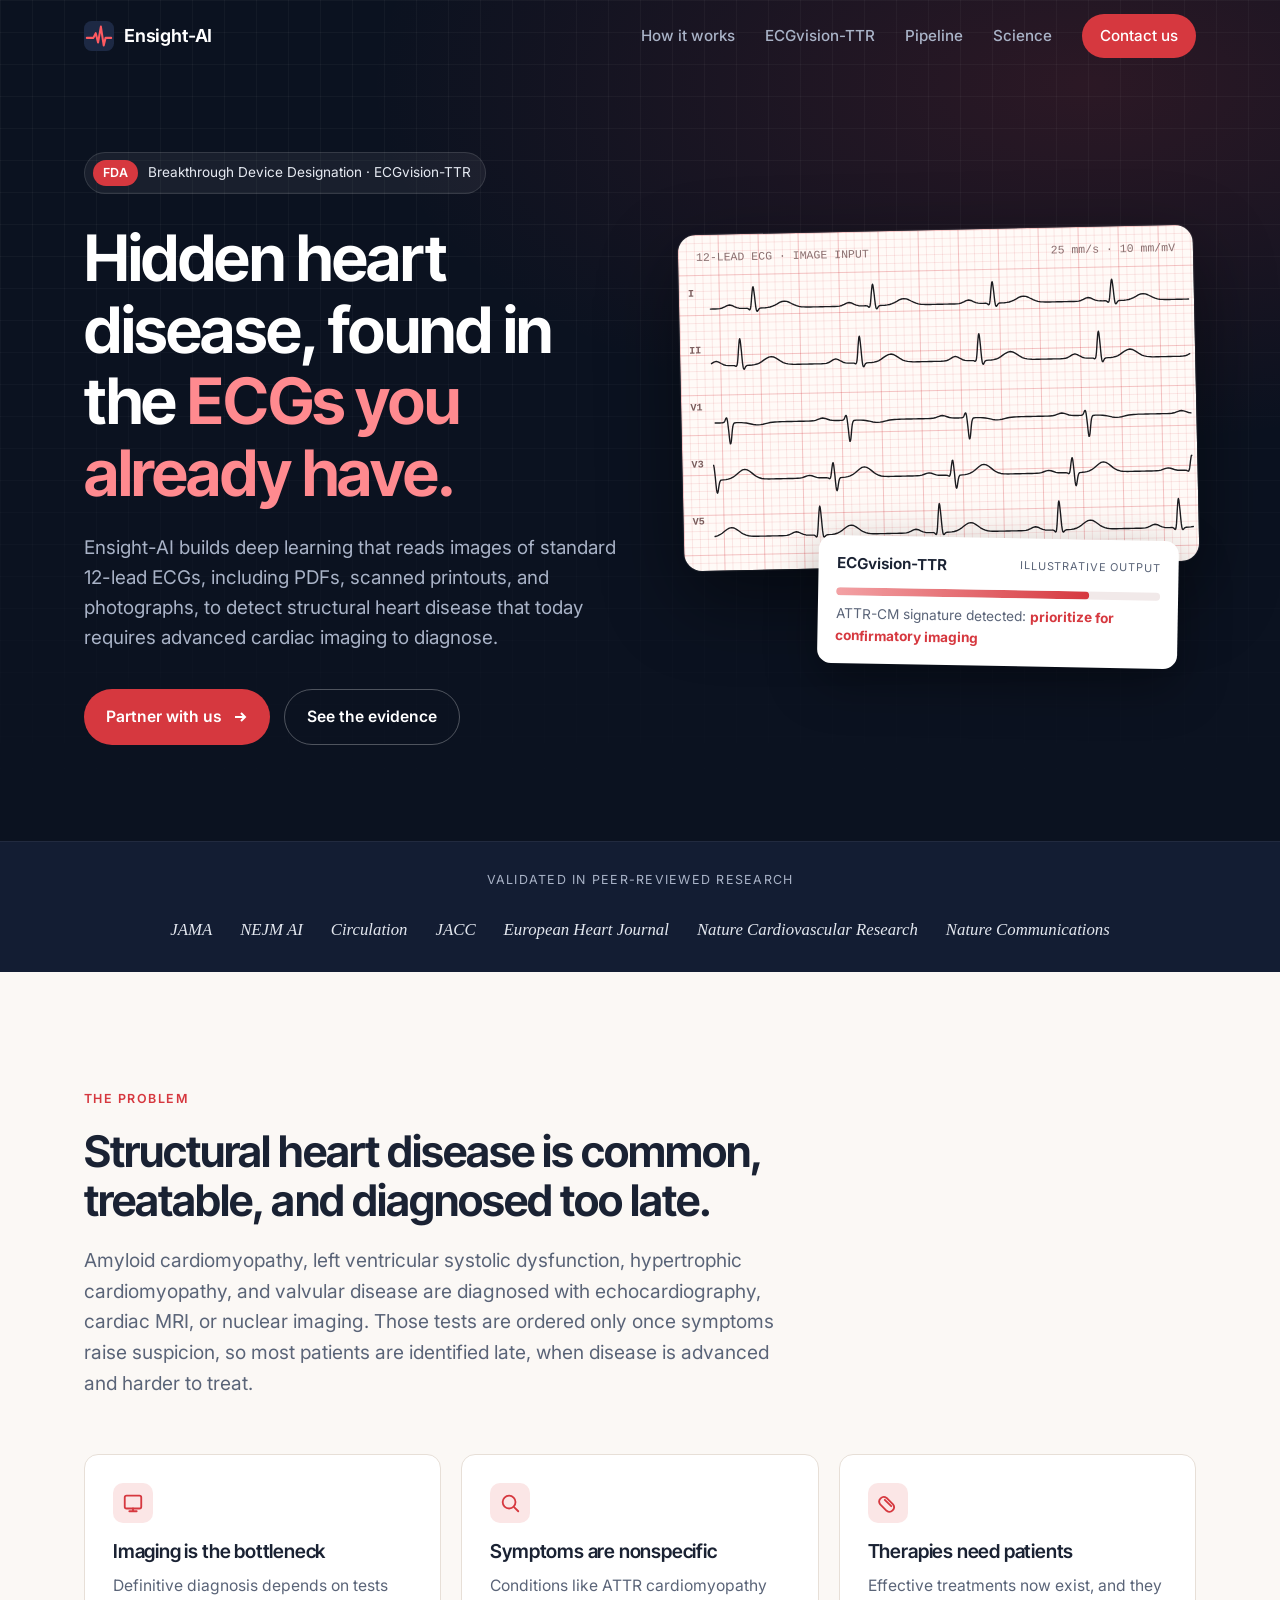
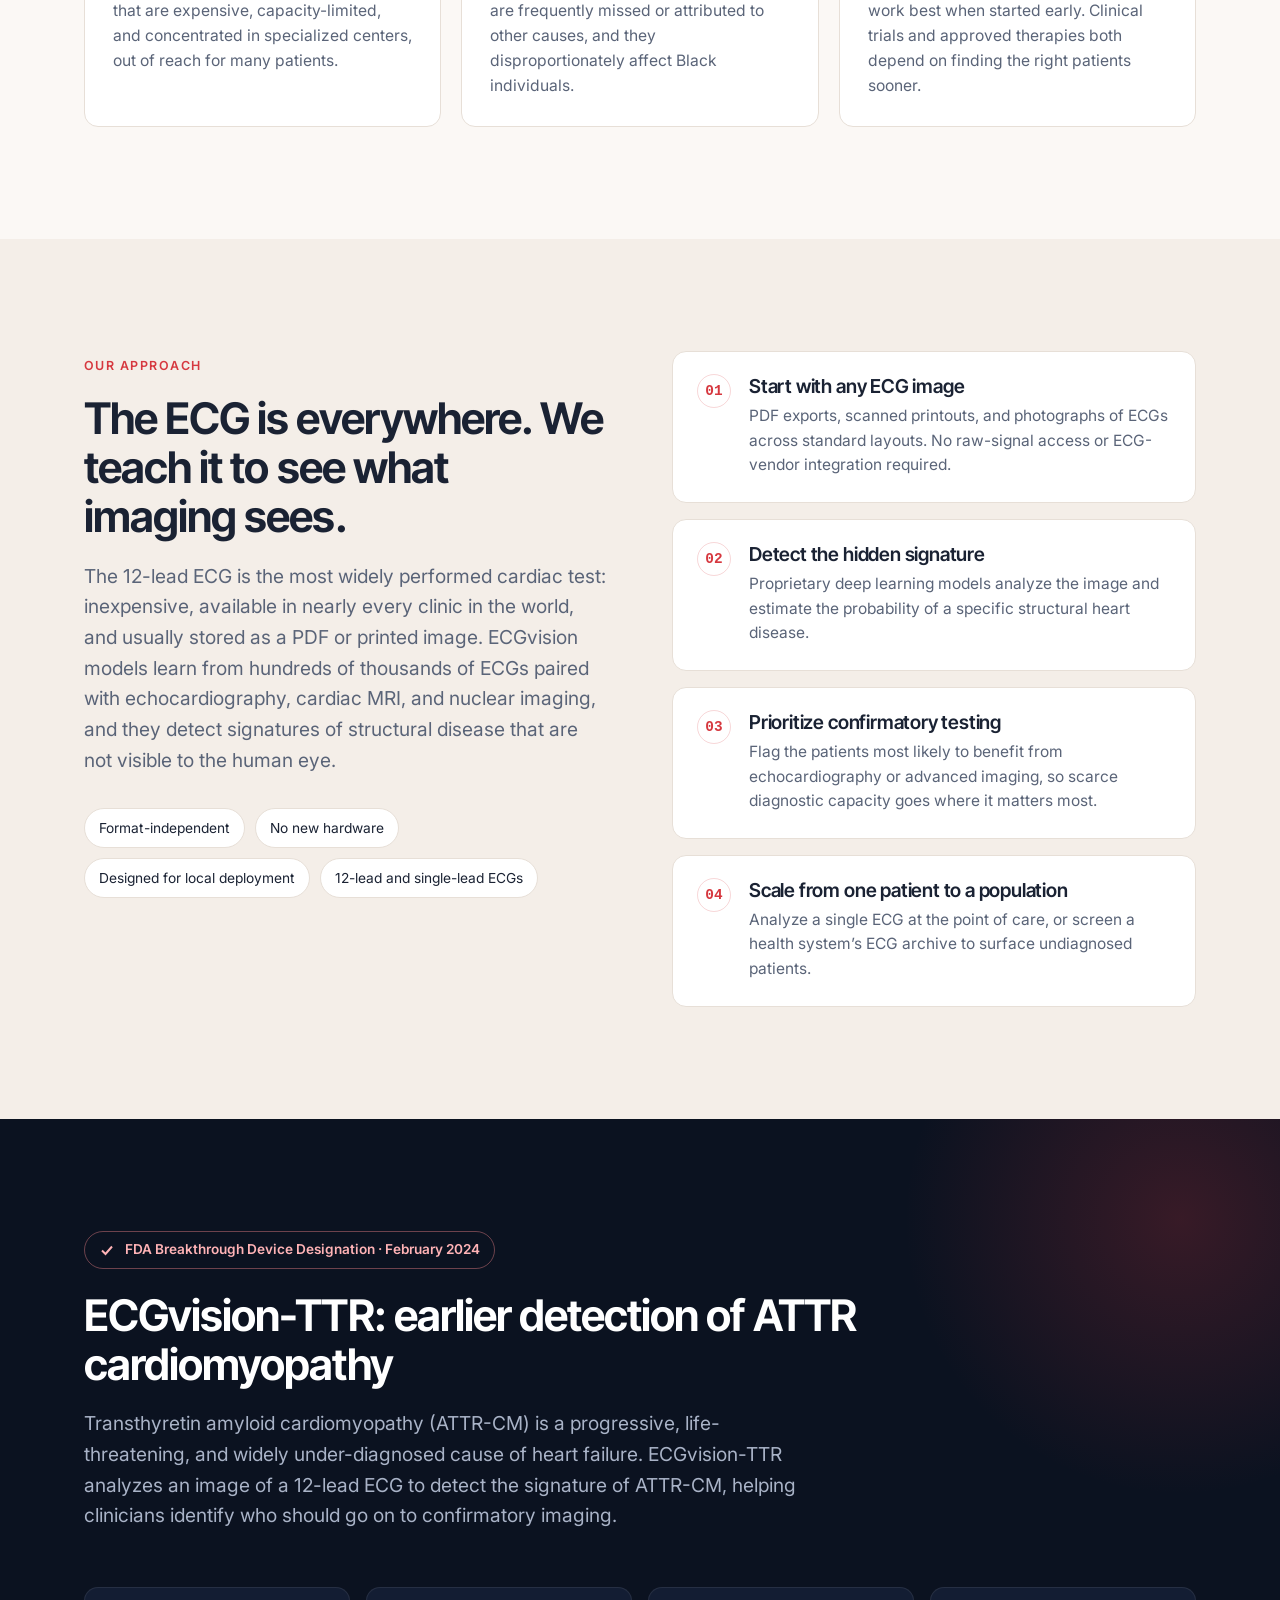
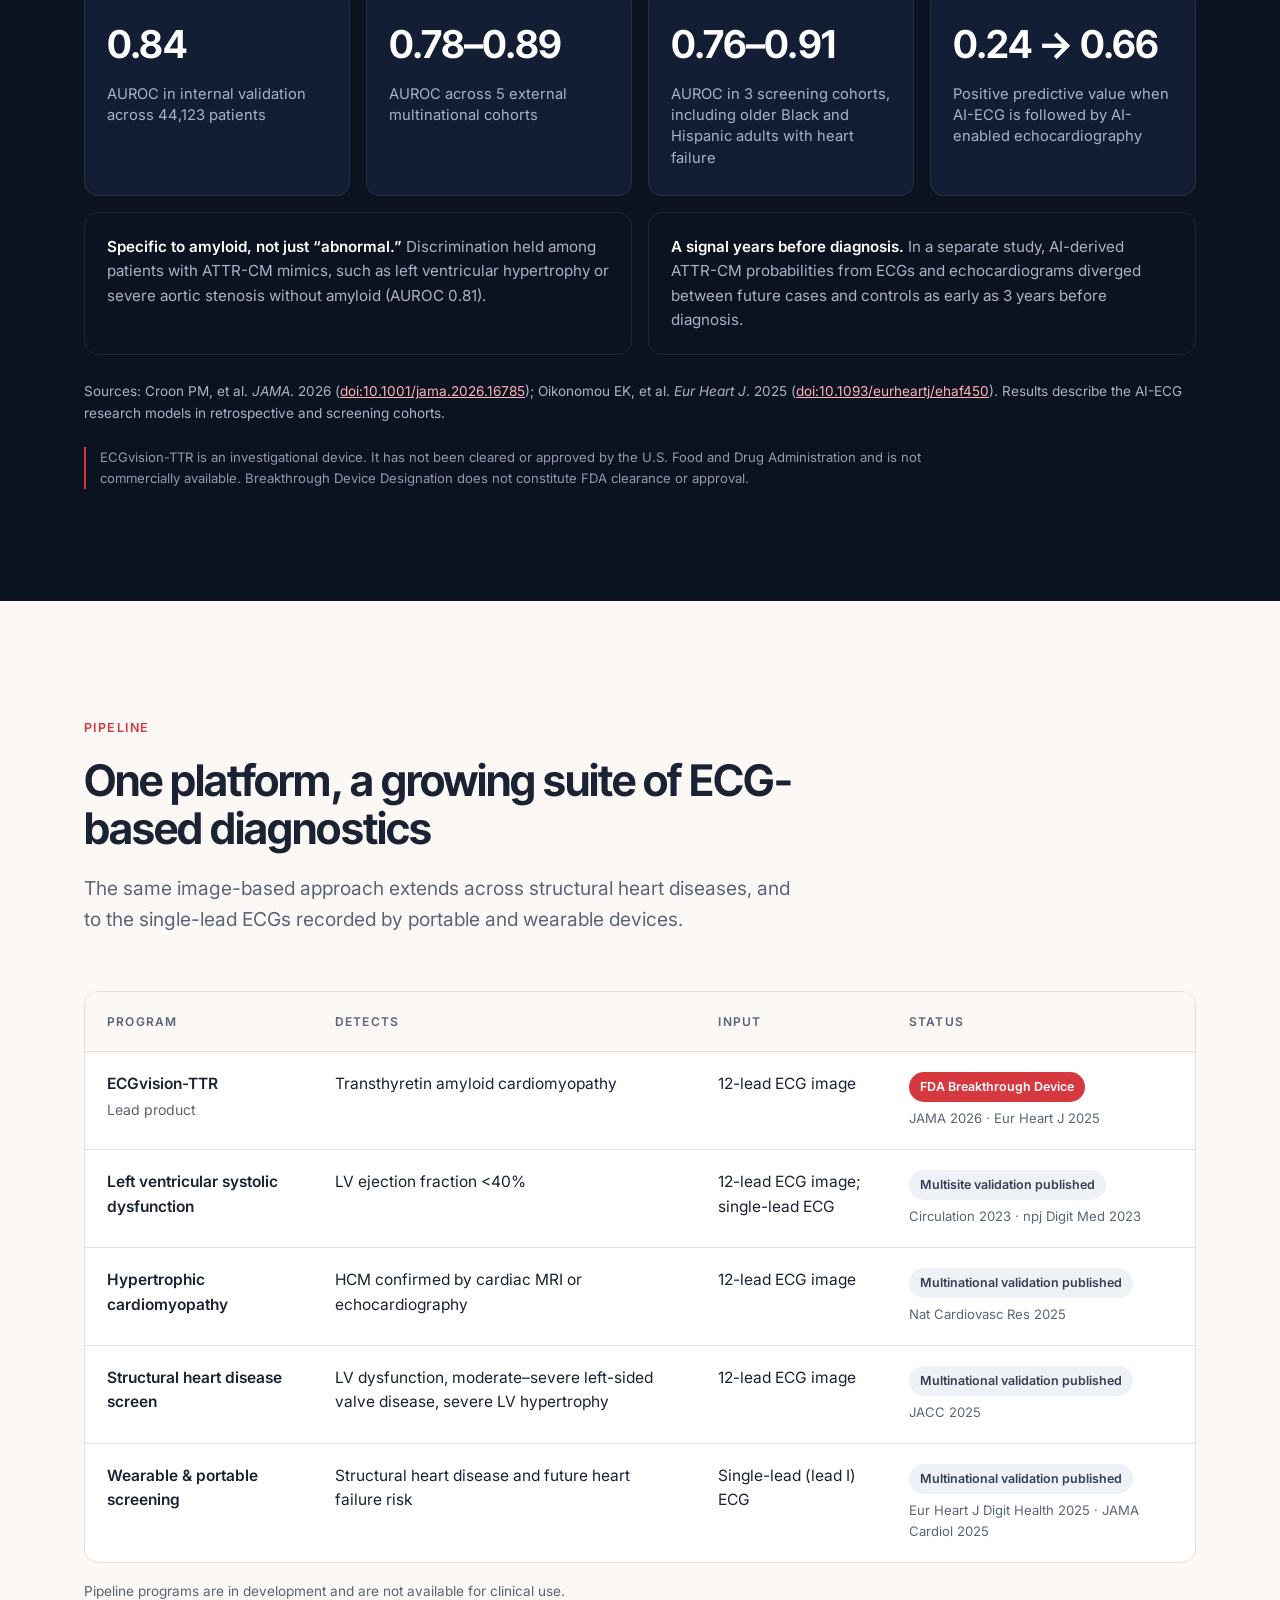
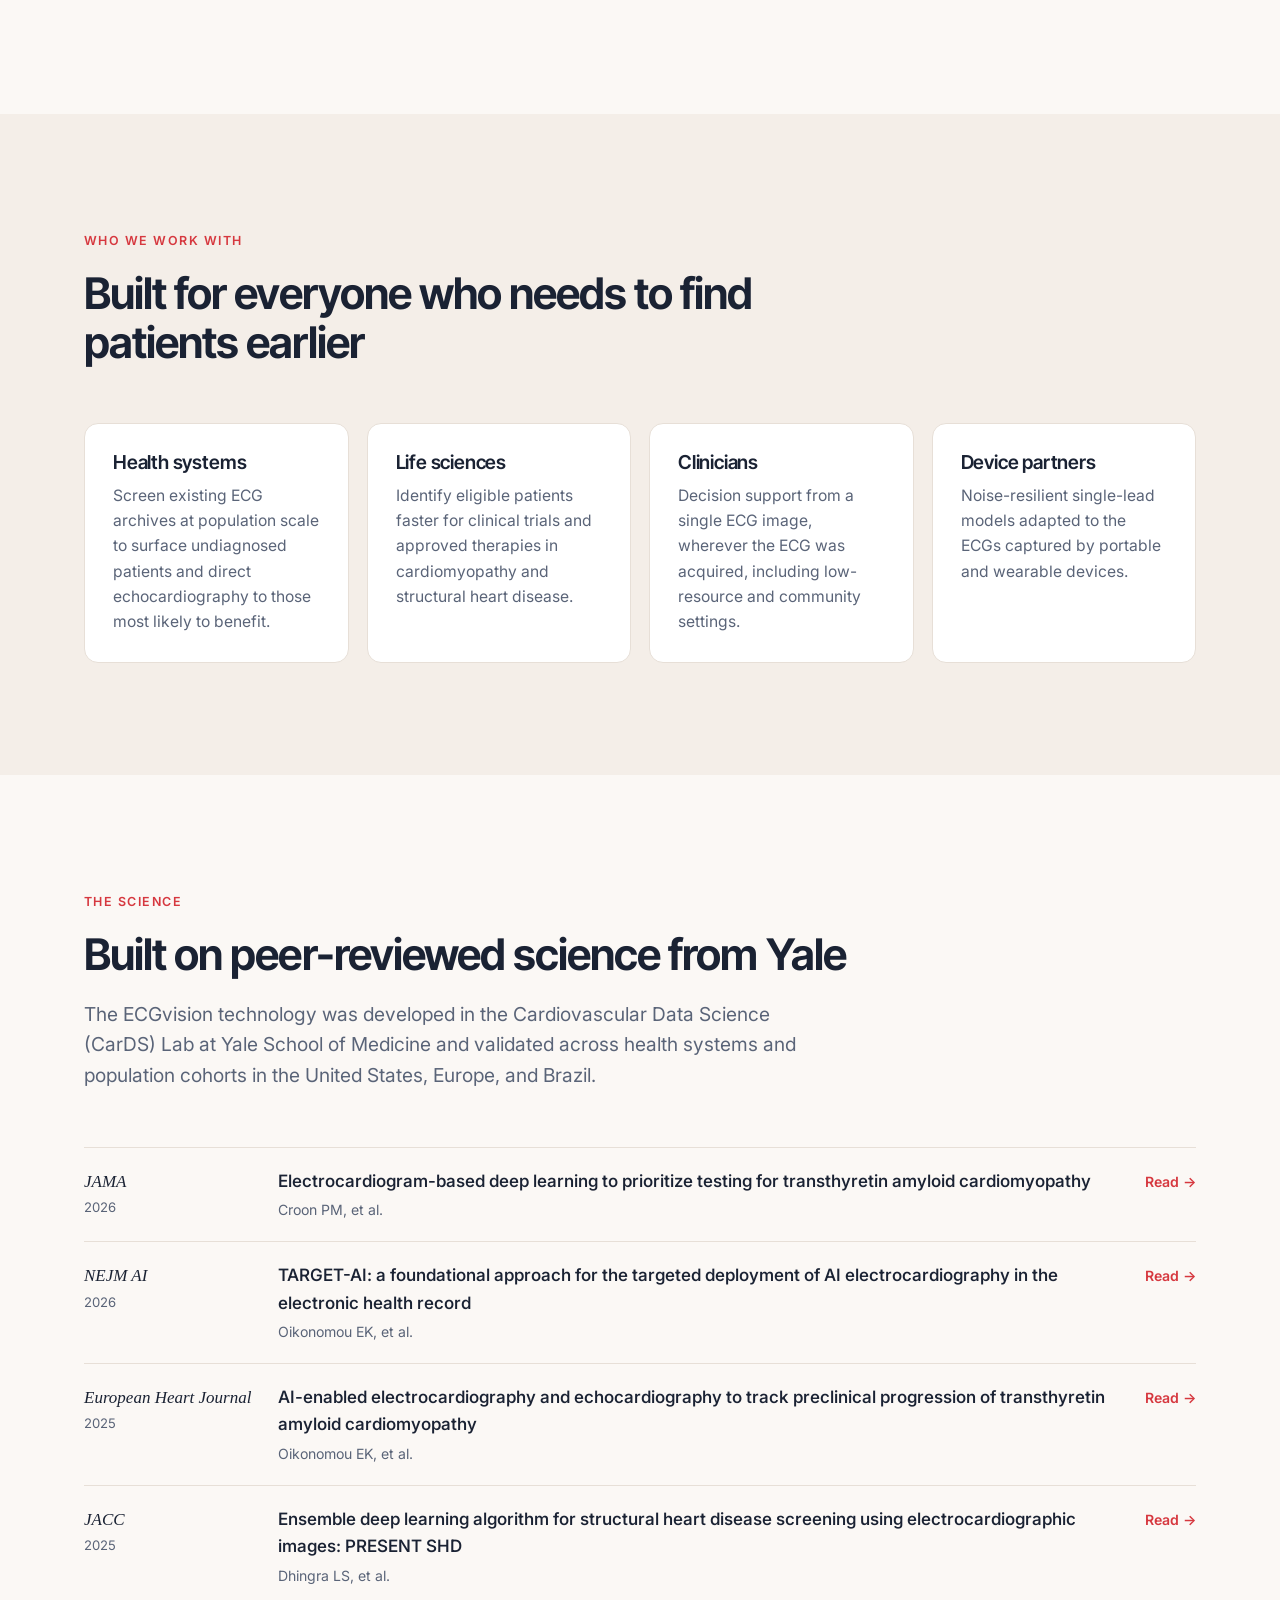
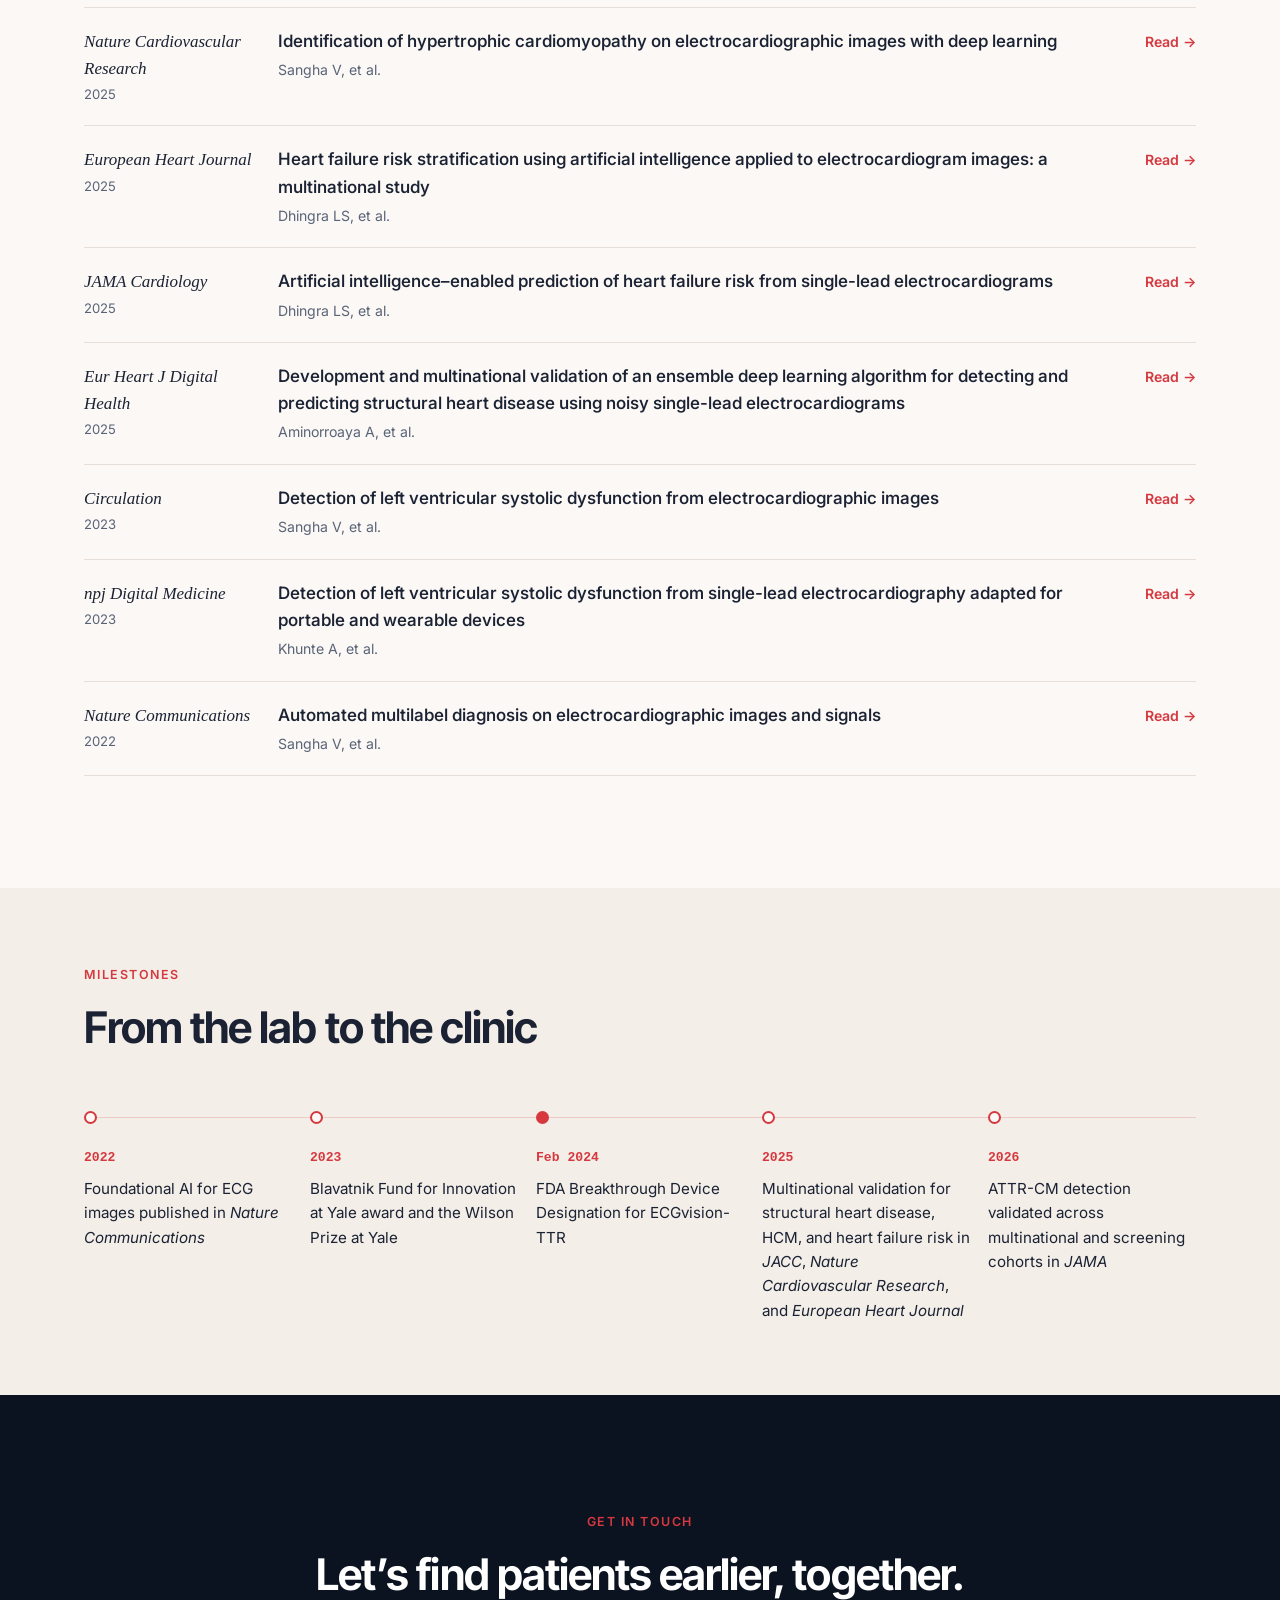
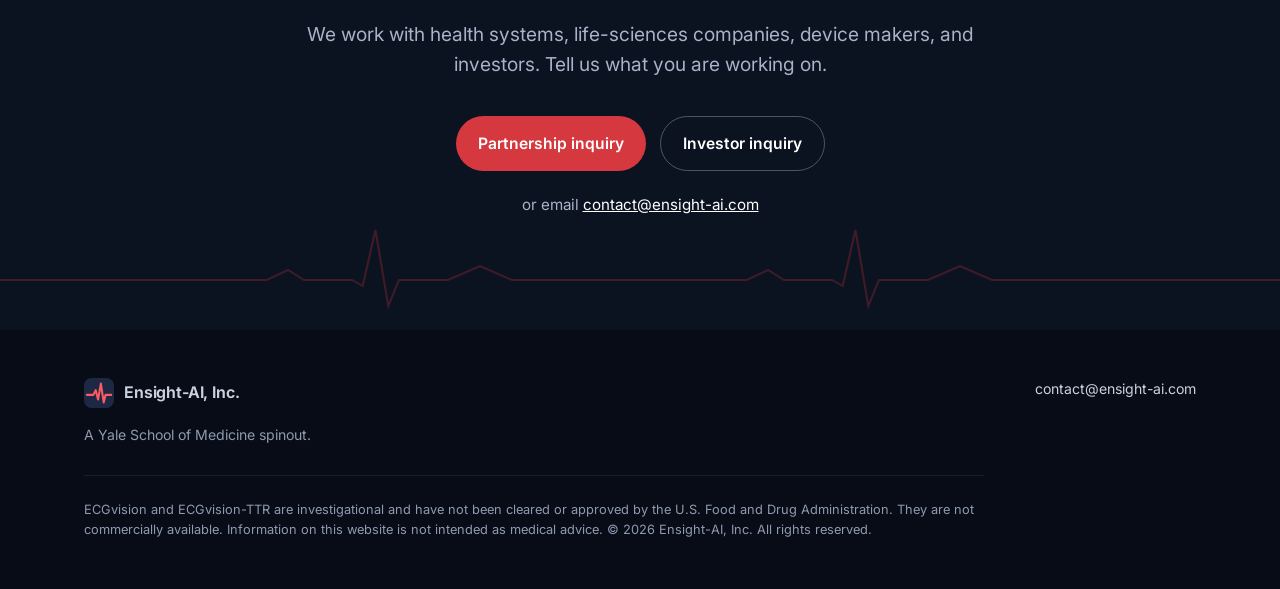
==== index.html @ 3467647f "Rebuild ensight-ai.com as a static site for GitHub Pages Replace the Squarespace placeholder site wi" ====
<!DOCTYPE html>
<html lang="en" class="no-js">
<head>
  <meta charset="utf-8">
  <meta name="viewport" content="width=device-width, initial-scale=1">
  <title>Ensight-AI | AI that finds hidden heart disease in ECG images</title>
  <meta name="description" content="Ensight-AI is a Yale spinout building deep learning that detects structural heart disease from images of standard ECGs. Our lead product, ECGvision-TTR, received FDA Breakthrough Device Designation for early detection of ATTR cardiomyopathy.">
  <link rel="canonical" href="https://www.ensight-ai.com/">
  <meta name="theme-color" content="#0b1220">

  <meta property="og:type" content="website">
  <meta property="og:site_name" content="Ensight-AI">
  <meta property="og:title" content="Ensight-AI | AI that finds hidden heart disease in ECG images">
  <meta property="og:description" content="Deep learning that detects structural heart disease from standard ECG images. ECGvision-TTR: FDA Breakthrough Device Designation for early detection of ATTR cardiomyopathy.">
  <meta property="og:url" content="https://www.ensight-ai.com/">
  <meta property="og:image" content="https://www.ensight-ai.com/assets/og-image.png">
  <meta property="og:image:width" content="1200">
  <meta property="og:image:height" content="630">
  <meta name="twitter:card" content="summary_large_image">
  <meta name="twitter:title" content="Ensight-AI | AI that finds hidden heart disease in ECG images">
  <meta name="twitter:description" content="Deep learning that detects structural heart disease from standard ECG images.">
  <meta name="twitter:image" content="https://www.ensight-ai.com/assets/og-image.png">

  <link rel="icon" href="/favicon.svg" type="image/svg+xml">
  <link rel="apple-touch-icon" href="/assets/apple-touch-icon.png">

  <link rel="preconnect" href="https://fonts.googleapis.com">
  <link rel="preconnect" href="https://fonts.gstatic.com" crossorigin>
  <link href="https://fonts.googleapis.com/css2?family=Inter:wght@400;500;600;700&family=Inter+Tight:wght@600;700&display=swap" rel="stylesheet">
  <link rel="stylesheet" href="/assets/styles.css">

  <script type="application/ld+json">
  {
    "@context": "https://schema.org",
    "@type": "Organization",
    "name": "Ensight-AI, Inc.",
    "url": "https://www.ensight-ai.com/",
    "logo": "https://www.ensight-ai.com/assets/apple-touch-icon.png",
    "email": "contact@ensight-ai.com",
    "description": "Ensight-AI develops deep learning that detects structural heart disease from images of standard electrocardiograms (ECGs)."
  }
  </script>
  <script>document.documentElement.classList.remove('no-js');</script>
</head>
<body>
<a class="skip" href="#main">Skip to content</a>

<header class="header" id="top">
  <div class="wrap header__inner">
    <a class="brand" href="/" aria-label="Ensight-AI home">
      <svg class="brand__mark" viewBox="0 0 32 32" aria-hidden="true"><rect width="32" height="32" rx="8" fill="#1d2944"/><path d="M3 18 H10 L12.5 13 L15 23 L18 6 L21 26 L23 18 H29" fill="none" stroke="#ff5a61" stroke-width="2.2" stroke-linejoin="round" stroke-linecap="round"/></svg>
      Ensight-AI
    </a>
    <button class="nav-toggle" aria-label="Open menu" aria-expanded="false" aria-controls="nav">
      <svg viewBox="0 0 24 24" fill="none" stroke="currentColor" stroke-width="2" stroke-linecap="round"><path d="M4 7h16M4 12h16M4 17h16"/></svg>
    </button>
    <nav class="nav" id="nav" aria-label="Primary">
      <a href="#how">How it works</a>
      <a href="#product">ECGvision-TTR</a>
      <a href="#pipeline">Pipeline</a>
      <a href="#science">Science</a>
      <a class="btn btn--primary" href="#contact">Contact us</a>
    </nav>
  </div>
</header>

<main id="main">

  <!-- ============ HERO ============ -->
  <section class="hero">
    <div class="wrap hero__grid">
      <div>
        <div class="badge"><span class="badge__dot">FDA</span> Breakthrough Device Designation &middot; ECGvision-TTR</div>
        <h1>Hidden heart disease, found in the <em>ECGs you already have.</em></h1>
        <p class="lede">Ensight-AI builds deep learning that reads images of standard 12-lead ECGs, including PDFs, scanned printouts, and photographs, to detect structural heart disease that today requires advanced cardiac imaging to diagnose.</p>
        <div class="hero__ctas">
          <a class="btn btn--primary" href="#contact">Partner with us
            <svg viewBox="0 0 16 16" fill="none" stroke="currentColor" stroke-width="2"><path d="M3 8h10M9 4l4 4-4 4"/></svg></a>
          <a class="btn btn--ghost" href="#science">See the evidence</a>
        </div>
      </div>

      <div aria-hidden="true">
        <div class="ecg-card">
          <div class="ecg-card__top"><span>12-LEAD ECG &middot; IMAGE INPUT</span><span>25 mm/s &middot; 10 mm/mV</span></div>
          <svg viewBox="0 0 560 330">
            <text class="lead-label" x="10" y="32">I</text><path class="trace" transform="translate(34 46)" d="M0.0 -0.0 2.6 -0.0 5.2 -0.0 7.8 -0.1 10.4 -0.3 13.0 -0.9 15.6 -2.1 18.2 -3.4 20.8 -4.0 23.4 -3.4 26.0 -2.1 28.6 -0.9 31.2 -0.3 33.8 -0.1 36.4 -0.0 39.0 0.0 39.5 0.0 40.0 0.1 40.6 0.2 41.1 0.5 41.6 0.9 42.1 1.4 42.6 1.7 43.2 1.3 43.7 -0.3 44.2 -3.3 44.7 -7.9 45.2 -13.2 45.8 -18.4 46.3 -22.1 46.8 -23.3 47.3 -21.6 47.8 -17.4 48.4 -11.8 48.9 -6.1 49.4 -1.4 49.9 1.7 50.4 3.3 51.0 3.5 51.5 3.0 52.0 2.2 52.5 1.4 53.0 0.8 53.6 0.4 54.1 0.2 54.6 0.0 57.2 -0.1 59.8 -0.2 62.4 -0.5 65.0 -0.9 67.6 -1.7 70.2 -2.9 72.8 -4.2 75.4 -5.6 78.0 -6.6 80.6 -7.0 83.2 -6.6 85.8 -5.6 88.4 -4.2 91.0 -2.9 93.6 -1.7 96.2 -0.9 98.8 -0.5 101.4 -0.2 104.0 -0.1 106.6 -0.0 109.2 -0.0 111.8 -0.0 114.4 -0.0 117.0 -0.0 119.6 -0.0 122.2 -0.0 124.8 -0.0 127.4 -0.0 130.0 -0.0 130.0 -0.0 132.6 -0.0 135.2 -0.0 137.8 -0.1 140.4 -0.3 143.0 -0.9 145.6 -2.1 148.2 -3.4 150.8 -4.0 153.4 -3.4 156.0 -2.1 158.6 -0.9 161.2 -0.3 163.8 -0.1 166.4 -0.0 169.0 0.0 169.5 0.0 170.0 0.1 170.6 0.2 171.1 0.5 171.6 0.9 172.1 1.4 172.6 1.7 173.2 1.3 173.7 -0.3 174.2 -3.3 174.7 -7.9 175.2 -13.2 175.8 -18.4 176.3 -22.1 176.8 -23.3 177.3 -21.6 177.8 -17.4 178.4 -11.8 178.9 -6.1 179.4 -1.4 179.9 1.7 180.4 3.3 181.0 3.5 181.5 3.0 182.0 2.2 182.5 1.4 183.0 0.8 183.6 0.4 184.1 0.2 184.6 0.0 187.2 -0.1 189.8 -0.2 192.4 -0.5 195.0 -0.9 197.6 -1.7 200.2 -2.9 202.8 -4.2 205.4 -5.6 208.0 -6.6 210.6 -7.0 213.2 -6.6 215.8 -5.6 218.4 -4.2 221.0 -2.9 223.6 -1.7 226.2 -0.9 228.8 -0.5 231.4 -0.2 234.0 -0.1 236.6 -0.0 239.2 -0.0 241.8 -0.0 244.4 -0.0 247.0 -0.0 249.6 -0.0 252.2 -0.0 254.8 -0.0 257.4 -0.0 260.0 -0.0 260.0 -0.0 262.6 -0.0 265.2 -0.0 267.8 -0.1 270.4 -0.3 273.0 -0.9 275.6 -2.1 278.2 -3.4 280.8 -4.0 283.4 -3.4 286.0 -2.1 288.6 -0.9 291.2 -0.3 293.8 -0.1 296.4 -0.0 299.0 0.0 299.5 0.0 300.0 0.1 300.6 0.2 301.1 0.5 301.6 0.9 302.1 1.4 302.6 1.7 303.2 1.3 303.7 -0.3 304.2 -3.3 304.7 -7.9 305.2 -13.2 305.8 -18.4 306.3 -22.1 306.8 -23.3 307.3 -21.6 307.8 -17.4 308.4 -11.8 308.9 -6.1 309.4 -1.4 309.9 1.7 310.4 3.3 311.0 3.5 311.5 3.0 312.0 2.2 312.5 1.4 313.0 0.8 313.6 0.4 314.1 0.2 314.6 0.0 317.2 -0.1 319.8 -0.2 322.4 -0.5 325.0 -0.9 327.6 -1.7 330.2 -2.9 332.8 -4.2 335.4 -5.6 338.0 -6.6 340.6 -7.0 343.2 -6.6 345.8 -5.6 348.4 -4.2 351.0 -2.9 353.6 -1.7 356.2 -0.9 358.8 -0.5 361.4 -0.2 364.0 -0.1 366.6 -0.0 369.2 -0.0 371.8 -0.0 374.4 -0.0 377.0 -0.0 379.6 -0.0 382.2 -0.0 384.8 -0.0 387.4 -0.0 390.0 -0.0 390.0 -0.0 392.6 -0.0 395.2 -0.0 397.8 -0.1 400.4 -0.3 403.0 -0.9 405.6 -2.1 408.2 -3.4 410.8 -4.0 413.4 -3.4 416.0 -2.1 418.6 -0.9 421.2 -0.3 423.8 -0.1 426.4 -0.0 429.0 0.0 429.5 0.0 430.0 0.1 430.6 0.2 431.1 0.5 431.6 0.9 432.1 1.4 432.6 1.7 433.2 1.3 433.7 -0.3 434.2 -3.3 434.7 -7.9 435.2 -13.2 435.8 -18.4 436.3 -22.1 436.8 -23.3 437.3 -21.6 437.8 -17.4 438.4 -11.8 438.9 -6.1 439.4 -1.4 439.9 1.7 440.4 3.3 441.0 3.5 441.5 3.0 442.0 2.2 442.5 1.4 443.0 0.8 443.6 0.4 444.1 0.2 444.6 0.0 447.2 -0.1 449.8 -0.2 452.4 -0.5 455.0 -0.9 457.6 -1.7 460.2 -2.9 462.8 -4.2 465.4 -5.6 468.0 -6.6 470.6 -7.0 473.2 -6.6 475.8 -5.6 478.4 -4.2 481.0 -2.9 483.6 -1.7 486.2 -0.9 488.8 -0.5 491.4 -0.2 494.0 -0.1 496.6 -0.0 499.2 -0.0 501.8 -0.0 504.4 -0.0 507.0 -0.0 509.6 -0.0 512.2 -0.0 514.8 -0.0 517.4 -0.0 520.0 -0.0"/>
            <text class="lead-label" x="10" y="94">II</text><path class="trace" transform="translate(34 108)" d="M0.0 -2.6 2.6 -4.2 5.2 -5.0 7.8 -4.2 10.4 -2.6 13.0 -1.2 15.6 -0.4 18.2 -0.1 20.8 -0.0 23.4 0.0 23.9 0.0 24.4 0.0 25.0 0.1 25.5 0.3 26.0 0.5 26.5 0.8 27.0 0.7 27.6 -0.1 28.1 -2.1 28.6 -5.7 29.1 -11.0 29.6 -17.3 30.2 -23.4 30.7 -27.8 31.2 -29.2 31.7 -27.1 32.2 -21.8 32.8 -14.9 33.3 -7.8 33.8 -2.0 34.3 1.9 34.8 3.8 35.4 4.2 35.9 3.6 36.4 2.6 36.9 1.7 37.4 0.9 38.0 0.5 38.5 0.2 39.0 0.1 41.6 -0.1 44.2 -0.3 46.8 -0.6 49.4 -1.2 52.0 -2.2 54.6 -3.7 57.2 -5.5 59.8 -7.2 62.4 -8.5 65.0 -9.0 67.6 -8.5 70.2 -7.2 72.8 -5.5 75.4 -3.7 78.0 -2.2 80.6 -1.2 83.2 -0.6 85.8 -0.3 88.4 -0.1 91.0 -0.0 93.6 -0.0 96.2 -0.0 98.8 -0.0 101.4 -0.0 104.0 -0.0 106.6 -0.0 109.2 -0.0 111.8 -0.0 114.4 -0.0 114.4 -0.0 117.0 -0.0 119.6 -0.0 122.2 -0.1 124.8 -0.4 127.4 -1.2 130.0 -2.6 132.6 -4.2 135.2 -5.0 137.8 -4.2 140.4 -2.6 143.0 -1.2 145.6 -0.4 148.2 -0.1 150.8 -0.0 153.4 0.0 153.9 0.0 154.4 0.0 155.0 0.1 155.5 0.3 156.0 0.5 156.5 0.8 157.0 0.7 157.6 -0.1 158.1 -2.1 158.6 -5.7 159.1 -11.0 159.6 -17.3 160.2 -23.4 160.7 -27.8 161.2 -29.2 161.7 -27.1 162.2 -21.8 162.8 -14.9 163.3 -7.8 163.8 -2.0 164.3 1.9 164.8 3.8 165.4 4.2 165.9 3.6 166.4 2.6 166.9 1.7 167.4 0.9 168.0 0.5 168.5 0.2 169.0 0.1 171.6 -0.1 174.2 -0.3 176.8 -0.6 179.4 -1.2 182.0 -2.2 184.6 -3.7 187.2 -5.5 189.8 -7.2 192.4 -8.5 195.0 -9.0 197.6 -8.5 200.2 -7.2 202.8 -5.5 205.4 -3.7 208.0 -2.2 210.6 -1.2 213.2 -0.6 215.8 -0.3 218.4 -0.1 221.0 -0.0 223.6 -0.0 226.2 -0.0 228.8 -0.0 231.4 -0.0 234.0 -0.0 236.6 -0.0 239.2 -0.0 241.8 -0.0 244.4 -0.0 244.4 -0.0 247.0 -0.0 249.6 -0.0 252.2 -0.1 254.8 -0.4 257.4 -1.2 260.0 -2.6 262.6 -4.2 265.2 -5.0 267.8 -4.2 270.4 -2.6 273.0 -1.2 275.6 -0.4 278.2 -0.1 280.8 -0.0 283.4 0.0 283.9 0.0 284.4 0.0 285.0 0.1 285.5 0.3 286.0 0.5 286.5 0.8 287.0 0.7 287.6 -0.1 288.1 -2.1 288.6 -5.7 289.1 -11.0 289.6 -17.3 290.2 -23.4 290.7 -27.8 291.2 -29.2 291.7 -27.1 292.2 -21.8 292.8 -14.9 293.3 -7.8 293.8 -2.0 294.3 1.9 294.8 3.8 295.4 4.2 295.9 3.6 296.4 2.6 296.9 1.7 297.4 0.9 298.0 0.5 298.5 0.2 299.0 0.1 301.6 -0.1 304.2 -0.3 306.8 -0.6 309.4 -1.2 312.0 -2.2 314.6 -3.7 317.2 -5.5 319.8 -7.2 322.4 -8.5 325.0 -9.0 327.6 -8.5 330.2 -7.2 332.8 -5.5 335.4 -3.7 338.0 -2.2 340.6 -1.2 343.2 -0.6 345.8 -0.3 348.4 -0.1 351.0 -0.0 353.6 -0.0 356.2 -0.0 358.8 -0.0 361.4 -0.0 364.0 -0.0 366.6 -0.0 369.2 -0.0 371.8 -0.0 374.4 -0.0 374.4 -0.0 377.0 -0.0 379.6 -0.0 382.2 -0.1 384.8 -0.4 387.4 -1.2 390.0 -2.6 392.6 -4.2 395.2 -5.0 397.8 -4.2 400.4 -2.6 403.0 -1.2 405.6 -0.4 408.2 -0.1 410.8 -0.0 413.4 0.0 413.9 0.0 414.4 0.0 415.0 0.1 415.5 0.3 416.0 0.5 416.5 0.8 417.0 0.7 417.6 -0.1 418.1 -2.1 418.6 -5.7 419.1 -11.0 419.6 -17.3 420.2 -23.4 420.7 -27.8 421.2 -29.2 421.7 -27.1 422.2 -21.8 422.8 -14.9 423.3 -7.8 423.8 -2.0 424.3 1.9 424.8 3.8 425.4 4.2 425.9 3.6 426.4 2.6 426.9 1.7 427.4 0.9 428.0 0.5 428.5 0.2 429.0 0.1 431.6 -0.1 434.2 -0.3 436.8 -0.6 439.4 -1.2 442.0 -2.2 444.6 -3.7 447.2 -5.5 449.8 -7.2 452.4 -8.5 455.0 -9.0 457.6 -8.5 460.2 -7.2 462.8 -5.5 465.4 -3.7 468.0 -2.2 470.6 -1.2 473.2 -0.6 475.8 -0.3 478.4 -0.1 481.0 -0.0 483.6 -0.0 486.2 -0.0 488.8 -0.0 491.4 -0.0 494.0 -0.0 496.6 -0.0 499.2 -0.0 501.8 -0.0 504.4 -0.0 504.4 -0.0 507.0 -0.0 509.6 -0.0 512.2 -0.1 514.8 -0.4 517.4 -1.2 520.0 -2.6"/>
            <text class="lead-label" x="10" y="156">V1</text><path class="trace" transform="translate(34 170)" d="M2.6 -0.1 5.2 -0.0 7.8 -0.0 8.3 -0.0 8.8 -0.0 9.4 -0.0 9.9 -0.0 10.4 -0.0 10.9 -0.1 11.4 -0.2 12.0 -0.5 12.5 -0.9 13.0 -1.7 13.5 -2.8 14.0 -4.0 14.6 -5.1 15.1 -5.3 15.6 -4.3 16.1 -1.4 16.6 3.2 17.2 9.1 17.7 15.2 18.2 20.3 18.7 23.0 19.2 22.8 19.8 20.0 20.3 15.7 20.8 11.0 21.3 6.8 21.8 3.8 22.4 1.9 22.9 0.9 23.4 0.4 26.0 0.0 28.6 0.1 31.2 0.2 33.8 0.4 36.4 0.7 39.0 1.2 41.6 1.8 44.2 2.4 46.8 2.8 49.4 3.0 52.0 2.8 54.6 2.4 57.2 1.8 59.8 1.2 62.4 0.7 65.0 0.4 67.6 0.2 70.2 0.1 72.8 0.0 75.4 0.0 78.0 0.0 80.6 0.0 83.2 0.0 85.8 0.0 88.4 0.0 91.0 0.0 93.6 0.0 96.2 0.0 98.8 0.0 98.8 -0.0 101.4 -0.0 104.0 -0.0 106.6 -0.1 109.2 -0.2 111.8 -0.7 114.4 -1.6 117.0 -2.5 119.6 -3.0 122.2 -2.5 124.8 -1.6 127.4 -0.7 130.0 -0.2 132.6 -0.1 135.2 -0.0 137.8 -0.0 138.3 -0.0 138.8 -0.0 139.4 -0.0 139.9 -0.0 140.4 -0.0 140.9 -0.1 141.4 -0.2 142.0 -0.5 142.5 -0.9 143.0 -1.7 143.5 -2.8 144.0 -4.0 144.6 -5.1 145.1 -5.3 145.6 -4.3 146.1 -1.4 146.6 3.2 147.2 9.1 147.7 15.2 148.2 20.3 148.7 23.0 149.2 22.8 149.8 20.0 150.3 15.7 150.8 11.0 151.3 6.8 151.8 3.8 152.4 1.9 152.9 0.9 153.4 0.4 156.0 0.0 158.6 0.1 161.2 0.2 163.8 0.4 166.4 0.7 169.0 1.2 171.6 1.8 174.2 2.4 176.8 2.8 179.4 3.0 182.0 2.8 184.6 2.4 187.2 1.8 189.8 1.2 192.4 0.7 195.0 0.4 197.6 0.2 200.2 0.1 202.8 0.0 205.4 0.0 208.0 0.0 210.6 0.0 213.2 0.0 215.8 0.0 218.4 0.0 221.0 0.0 223.6 0.0 226.2 0.0 228.8 0.0 228.8 -0.0 231.4 -0.0 234.0 -0.0 236.6 -0.1 239.2 -0.2 241.8 -0.7 244.4 -1.6 247.0 -2.5 249.6 -3.0 252.2 -2.5 254.8 -1.6 257.4 -0.7 260.0 -0.2 262.6 -0.1 265.2 -0.0 267.8 -0.0 268.3 -0.0 268.8 -0.0 269.4 -0.0 269.9 -0.0 270.4 -0.0 270.9 -0.1 271.4 -0.2 272.0 -0.5 272.5 -0.9 273.0 -1.7 273.5 -2.8 274.0 -4.0 274.6 -5.1 275.1 -5.3 275.6 -4.3 276.1 -1.4 276.6 3.2 277.2 9.1 277.7 15.2 278.2 20.3 278.7 23.0 279.2 22.8 279.8 20.0 280.3 15.7 280.8 11.0 281.3 6.8 281.8 3.8 282.4 1.9 282.9 0.9 283.4 0.4 286.0 0.0 288.6 0.1 291.2 0.2 293.8 0.4 296.4 0.7 299.0 1.2 301.6 1.8 304.2 2.4 306.8 2.8 309.4 3.0 312.0 2.8 314.6 2.4 317.2 1.8 319.8 1.2 322.4 0.7 325.0 0.4 327.6 0.2 330.2 0.1 332.8 0.0 335.4 0.0 338.0 0.0 340.6 0.0 343.2 0.0 345.8 0.0 348.4 0.0 351.0 0.0 353.6 0.0 356.2 0.0 358.8 0.0 358.8 -0.0 361.4 -0.0 364.0 -0.0 366.6 -0.1 369.2 -0.2 371.8 -0.7 374.4 -1.6 377.0 -2.5 379.6 -3.0 382.2 -2.5 384.8 -1.6 387.4 -0.7 390.0 -0.2 392.6 -0.1 395.2 -0.0 397.8 -0.0 398.3 -0.0 398.8 -0.0 399.4 -0.0 399.9 -0.0 400.4 -0.0 400.9 -0.1 401.4 -0.2 402.0 -0.5 402.5 -0.9 403.0 -1.7 403.5 -2.8 404.0 -4.0 404.6 -5.1 405.1 -5.3 405.6 -4.3 406.1 -1.4 406.6 3.2 407.2 9.1 407.7 15.2 408.2 20.3 408.7 23.0 409.2 22.8 409.8 20.0 410.3 15.7 410.8 11.0 411.3 6.8 411.8 3.8 412.4 1.9 412.9 0.9 413.4 0.4 416.0 0.0 418.6 0.1 421.2 0.2 423.8 0.4 426.4 0.7 429.0 1.2 431.6 1.8 434.2 2.4 436.8 2.8 439.4 3.0 442.0 2.8 444.6 2.4 447.2 1.8 449.8 1.2 452.4 0.7 455.0 0.4 457.6 0.2 460.2 0.1 462.8 0.0 465.4 0.0 468.0 0.0 470.6 0.0 473.2 0.0 475.8 0.0 478.4 0.0 481.0 0.0 483.6 0.0 486.2 0.0 488.8 0.0 488.8 -0.0 491.4 -0.0 494.0 -0.0 496.6 -0.1 499.2 -0.2 501.8 -0.7 504.4 -1.6 507.0 -2.5 509.6 -3.0 512.2 -2.5 514.8 -1.6 517.4 -0.7 520.0 -0.2"/>
            <text class="lead-label" x="10" y="218">V3</text><path class="trace" transform="translate(34 232)" d="M0.0 -16.1 0.5 -13.5 1.0 -8.5 1.6 -2.0 2.1 4.7 2.6 10.2 3.1 13.5 3.6 14.3 4.2 13.0 4.7 10.3 5.2 7.2 5.7 4.5 6.2 2.5 6.8 1.2 7.3 0.5 7.8 0.2 10.4 -0.1 13.0 -0.3 15.6 -0.7 18.2 -1.5 20.8 -2.7 23.4 -4.5 26.0 -6.7 28.6 -8.8 31.2 -10.4 33.8 -11.0 36.4 -10.4 39.0 -8.8 41.6 -6.7 44.2 -4.5 46.8 -2.7 49.4 -1.5 52.0 -0.7 54.6 -0.3 57.2 -0.1 59.8 -0.0 62.4 -0.0 65.0 -0.0 67.6 -0.0 70.2 -0.0 72.8 -0.0 75.4 -0.0 78.0 -0.0 80.6 -0.0 83.2 -0.0 83.2 -0.0 85.8 -0.0 88.4 -0.0 91.0 -0.1 93.6 -0.2 96.2 -0.7 98.8 -1.6 101.4 -2.5 104.0 -3.0 106.6 -2.5 109.2 -1.6 111.8 -0.7 114.4 -0.2 117.0 -0.1 119.6 -0.0 122.2 0.0 122.7 0.0 123.2 0.1 123.8 0.1 124.3 0.3 124.8 0.6 125.3 0.9 125.8 1.1 126.4 0.7 126.9 -0.4 127.4 -2.7 127.9 -6.0 128.4 -9.9 129.0 -13.6 129.5 -15.9 130.0 -16.1 130.5 -13.5 131.0 -8.5 131.6 -2.0 132.1 4.7 132.6 10.2 133.1 13.5 133.6 14.3 134.2 13.0 134.7 10.3 135.2 7.2 135.7 4.5 136.2 2.5 136.8 1.2 137.3 0.5 137.8 0.2 140.4 -0.1 143.0 -0.3 145.6 -0.7 148.2 -1.5 150.8 -2.7 153.4 -4.5 156.0 -6.7 158.6 -8.8 161.2 -10.4 163.8 -11.0 166.4 -10.4 169.0 -8.8 171.6 -6.7 174.2 -4.5 176.8 -2.7 179.4 -1.5 182.0 -0.7 184.6 -0.3 187.2 -0.1 189.8 -0.0 192.4 -0.0 195.0 -0.0 197.6 -0.0 200.2 -0.0 202.8 -0.0 205.4 -0.0 208.0 -0.0 210.6 -0.0 213.2 -0.0 213.2 -0.0 215.8 -0.0 218.4 -0.0 221.0 -0.1 223.6 -0.2 226.2 -0.7 228.8 -1.6 231.4 -2.5 234.0 -3.0 236.6 -2.5 239.2 -1.6 241.8 -0.7 244.4 -0.2 247.0 -0.1 249.6 -0.0 252.2 0.0 252.7 0.0 253.2 0.1 253.8 0.1 254.3 0.3 254.8 0.6 255.3 0.9 255.8 1.1 256.4 0.7 256.9 -0.4 257.4 -2.7 257.9 -6.0 258.4 -9.9 259.0 -13.6 259.5 -15.9 260.0 -16.1 260.5 -13.5 261.0 -8.5 261.6 -2.0 262.1 4.7 262.6 10.2 263.1 13.5 263.6 14.3 264.2 13.0 264.7 10.3 265.2 7.2 265.7 4.5 266.2 2.5 266.8 1.2 267.3 0.5 267.8 0.2 270.4 -0.1 273.0 -0.3 275.6 -0.7 278.2 -1.5 280.8 -2.7 283.4 -4.5 286.0 -6.7 288.6 -8.8 291.2 -10.4 293.8 -11.0 296.4 -10.4 299.0 -8.8 301.6 -6.7 304.2 -4.5 306.8 -2.7 309.4 -1.5 312.0 -0.7 314.6 -0.3 317.2 -0.1 319.8 -0.0 322.4 -0.0 325.0 -0.0 327.6 -0.0 330.2 -0.0 332.8 -0.0 335.4 -0.0 338.0 -0.0 340.6 -0.0 343.2 -0.0 343.2 -0.0 345.8 -0.0 348.4 -0.0 351.0 -0.1 353.6 -0.2 356.2 -0.7 358.8 -1.6 361.4 -2.5 364.0 -3.0 366.6 -2.5 369.2 -1.6 371.8 -0.7 374.4 -0.2 377.0 -0.1 379.6 -0.0 382.2 0.0 382.7 0.0 383.2 0.1 383.8 0.1 384.3 0.3 384.8 0.6 385.3 0.9 385.8 1.1 386.4 0.7 386.9 -0.4 387.4 -2.7 387.9 -6.0 388.4 -9.9 389.0 -13.6 389.5 -15.9 390.0 -16.1 390.5 -13.5 391.0 -8.5 391.6 -2.0 392.1 4.7 392.6 10.2 393.1 13.5 393.6 14.3 394.2 13.0 394.7 10.3 395.2 7.2 395.7 4.5 396.2 2.5 396.8 1.2 397.3 0.5 397.8 0.2 400.4 -0.1 403.0 -0.3 405.6 -0.7 408.2 -1.5 410.8 -2.7 413.4 -4.5 416.0 -6.7 418.6 -8.8 421.2 -10.4 423.8 -11.0 426.4 -10.4 429.0 -8.8 431.6 -6.7 434.2 -4.5 436.8 -2.7 439.4 -1.5 442.0 -0.7 444.6 -0.3 447.2 -0.1 449.8 -0.0 452.4 -0.0 455.0 -0.0 457.6 -0.0 460.2 -0.0 462.8 -0.0 465.4 -0.0 468.0 -0.0 470.6 -0.0 473.2 -0.0 473.2 -0.0 475.8 -0.0 478.4 -0.0 481.0 -0.1 483.6 -0.2 486.2 -0.7 488.8 -1.6 491.4 -2.5 494.0 -3.0 496.6 -2.5 499.2 -1.6 501.8 -0.7 504.4 -0.2 507.0 -0.1 509.6 -0.0 512.2 0.0 512.7 0.0 513.2 0.1 513.8 0.1 514.3 0.3 514.8 0.6 515.3 0.9 515.8 1.1 516.4 0.7 516.9 -0.4 517.4 -2.7 517.9 -6.0 518.4 -9.9 519.0 -13.6 519.5 -15.9 520.0 -16.1"/>
            <text class="lead-label" x="10" y="280">V5</text><path class="trace" transform="translate(34 294)" d="M0.0 -0.7 2.6 -1.4 5.2 -2.5 7.8 -4.1 10.4 -6.1 13.0 -8.0 15.6 -9.5 18.2 -10.0 20.8 -9.5 23.4 -8.0 26.0 -6.1 28.6 -4.1 31.2 -2.5 33.8 -1.4 36.4 -0.7 39.0 -0.3 41.6 -0.1 44.2 -0.0 46.8 -0.0 49.4 -0.0 52.0 -0.0 54.6 -0.0 57.2 -0.0 59.8 -0.0 62.4 -0.0 65.0 -0.0 67.6 -0.0 67.6 -0.0 70.2 -0.0 72.8 -0.0 75.4 -0.1 78.0 -0.3 80.6 -0.9 83.2 -2.1 85.8 -3.4 88.4 -4.0 91.0 -3.4 93.6 -2.1 96.2 -0.9 98.8 -0.3 101.4 -0.1 104.0 -0.0 106.6 0.0 107.1 0.0 107.6 0.1 108.2 0.3 108.7 0.6 109.2 1.2 109.7 1.8 110.2 2.2 110.8 1.7 111.3 -0.3 111.8 -4.4 112.3 -10.5 112.8 -17.7 113.4 -24.6 113.9 -29.6 114.4 -31.4 114.9 -29.3 115.4 -24.1 116.0 -17.2 116.5 -10.1 117.0 -4.3 117.5 -0.3 118.0 1.8 118.6 2.5 119.1 2.3 119.6 1.7 120.1 1.1 120.6 0.6 121.2 0.3 121.7 0.1 122.2 0.0 124.8 -0.1 127.4 -0.3 130.0 -0.7 132.6 -1.4 135.2 -2.5 137.8 -4.1 140.4 -6.1 143.0 -8.0 145.6 -9.5 148.2 -10.0 150.8 -9.5 153.4 -8.0 156.0 -6.1 158.6 -4.1 161.2 -2.5 163.8 -1.4 166.4 -0.7 169.0 -0.3 171.6 -0.1 174.2 -0.0 176.8 -0.0 179.4 -0.0 182.0 -0.0 184.6 -0.0 187.2 -0.0 189.8 -0.0 192.4 -0.0 195.0 -0.0 197.6 -0.0 197.6 -0.0 200.2 -0.0 202.8 -0.0 205.4 -0.1 208.0 -0.3 210.6 -0.9 213.2 -2.1 215.8 -3.4 218.4 -4.0 221.0 -3.4 223.6 -2.1 226.2 -0.9 228.8 -0.3 231.4 -0.1 234.0 -0.0 236.6 0.0 237.1 0.0 237.6 0.1 238.2 0.3 238.7 0.6 239.2 1.2 239.7 1.8 240.2 2.2 240.8 1.7 241.3 -0.3 241.8 -4.4 242.3 -10.5 242.8 -17.7 243.4 -24.6 243.9 -29.6 244.4 -31.4 244.9 -29.3 245.4 -24.1 246.0 -17.2 246.5 -10.1 247.0 -4.3 247.5 -0.3 248.0 1.8 248.6 2.5 249.1 2.3 249.6 1.7 250.1 1.1 250.6 0.6 251.2 0.3 251.7 0.1 252.2 0.0 254.8 -0.1 257.4 -0.3 260.0 -0.7 262.6 -1.4 265.2 -2.5 267.8 -4.1 270.4 -6.1 273.0 -8.0 275.6 -9.5 278.2 -10.0 280.8 -9.5 283.4 -8.0 286.0 -6.1 288.6 -4.1 291.2 -2.5 293.8 -1.4 296.4 -0.7 299.0 -0.3 301.6 -0.1 304.2 -0.0 306.8 -0.0 309.4 -0.0 312.0 -0.0 314.6 -0.0 317.2 -0.0 319.8 -0.0 322.4 -0.0 325.0 -0.0 327.6 -0.0 327.6 -0.0 330.2 -0.0 332.8 -0.0 335.4 -0.1 338.0 -0.3 340.6 -0.9 343.2 -2.1 345.8 -3.4 348.4 -4.0 351.0 -3.4 353.6 -2.1 356.2 -0.9 358.8 -0.3 361.4 -0.1 364.0 -0.0 366.6 0.0 367.1 0.0 367.6 0.1 368.2 0.3 368.7 0.6 369.2 1.2 369.7 1.8 370.2 2.2 370.8 1.7 371.3 -0.3 371.8 -4.4 372.3 -10.5 372.8 -17.7 373.4 -24.6 373.9 -29.6 374.4 -31.4 374.9 -29.3 375.4 -24.1 376.0 -17.2 376.5 -10.1 377.0 -4.3 377.5 -0.3 378.0 1.8 378.6 2.5 379.1 2.3 379.6 1.7 380.1 1.1 380.6 0.6 381.2 0.3 381.7 0.1 382.2 0.0 384.8 -0.1 387.4 -0.3 390.0 -0.7 392.6 -1.4 395.2 -2.5 397.8 -4.1 400.4 -6.1 403.0 -8.0 405.6 -9.5 408.2 -10.0 410.8 -9.5 413.4 -8.0 416.0 -6.1 418.6 -4.1 421.2 -2.5 423.8 -1.4 426.4 -0.7 429.0 -0.3 431.6 -0.1 434.2 -0.0 436.8 -0.0 439.4 -0.0 442.0 -0.0 444.6 -0.0 447.2 -0.0 449.8 -0.0 452.4 -0.0 455.0 -0.0 457.6 -0.0 457.6 -0.0 460.2 -0.0 462.8 -0.0 465.4 -0.1 468.0 -0.3 470.6 -0.9 473.2 -2.1 475.8 -3.4 478.4 -4.0 481.0 -3.4 483.6 -2.1 486.2 -0.9 488.8 -0.3 491.4 -0.1 494.0 -0.0 496.6 0.0 497.1 0.0 497.6 0.1 498.2 0.3 498.7 0.6 499.2 1.2 499.7 1.8 500.2 2.2 500.8 1.7 501.3 -0.3 501.8 -4.4 502.3 -10.5 502.8 -17.7 503.4 -24.6 503.9 -29.6 504.4 -31.4 504.9 -29.3 505.4 -24.1 506.0 -17.2 506.5 -10.1 507.0 -4.3 507.5 -0.3 508.0 1.8 508.6 2.5 509.1 2.3 509.6 1.7 510.1 1.1 510.6 0.6 511.2 0.3 511.7 0.1 512.2 0.0 514.8 -0.1 517.4 -0.3 520.0 -0.7"/>
          </svg>
          <div class="scan"></div>
        </div>
        <div class="result">
          <div class="result__row"><span class="result__name">ECGvision-TTR</span><span class="result__tag">Illustrative output</span></div>
          <div class="result__bar"><span></span></div>
          <p class="result__text">ATTR-CM signature detected: <strong>prioritize for confirmatory imaging</strong></p>
        </div>
      </div>
    </div>
  </section>

  <!-- ============ JOURNALS ============ -->
  <section class="journals" aria-label="Peer-reviewed publications">
    <div class="wrap journals__inner">
      <span class="journals__label">Validated in peer-reviewed research</span>
      <ul class="journals__list">
        <li>JAMA</li><li>NEJM AI</li><li>Circulation</li><li>JACC</li><li>European Heart Journal</li><li>Nature Cardiovascular Research</li><li>Nature Communications</li>
      </ul>
    </div>
  </section>

  <!-- ============ PROBLEM ============ -->
  <section class="section" id="problem">
    <div class="wrap">
      <div class="section-head reveal">
        <span class="kicker">The problem</span>
        <h2>Structural heart disease is common, treatable, and diagnosed too late.</h2>
        <p class="lede">Amyloid cardiomyopathy, left ventricular systolic dysfunction, hypertrophic cardiomyopathy, and valvular disease are diagnosed with echocardiography, cardiac MRI, or nuclear imaging. Those tests are ordered only once symptoms raise suspicion, so most patients are identified late, when disease is advanced and harder to treat.</p>
      </div>
      <div class="cards-3">
        <article class="card reveal">
          <div class="card__icon"><svg viewBox="0 0 24 24" fill="none" stroke="currentColor" stroke-width="2" stroke-linecap="round" stroke-linejoin="round"><rect x="3" y="4" width="18" height="14" rx="2"/><path d="M8 21h8M12 18v3"/></svg></div>
          <h3>Imaging is the bottleneck</h3>
          <p>Definitive diagnosis depends on tests that are expensive, capacity-limited, and concentrated in specialized centers, out of reach for many patients.</p>
        </article>
        <article class="card reveal">
          <div class="card__icon"><svg viewBox="0 0 24 24" fill="none" stroke="currentColor" stroke-width="2" stroke-linecap="round" stroke-linejoin="round"><circle cx="11" cy="11" r="7"/><path d="M21 21l-4.3-4.3"/></svg></div>
          <h3>Symptoms are nonspecific</h3>
          <p>Conditions like ATTR cardiomyopathy are frequently missed or attributed to other causes, and they disproportionately affect Black individuals.</p>
        </article>
        <article class="card reveal">
          <div class="card__icon"><svg viewBox="0 0 24 24" fill="none" stroke="currentColor" stroke-width="2" stroke-linecap="round" stroke-linejoin="round"><path d="M10.5 20.5 3.5 13.5a5 5 0 0 1 7-7l7 7a5 5 0 0 1-7 7Z"/><path d="m8.5 8.5 7 7"/></svg></div>
          <h3>Therapies need patients</h3>
          <p>Effective treatments now exist, and they work best when started early. Clinical trials and approved therapies both depend on finding the right patients sooner.</p>
        </article>
      </div>
    </div>
  </section>

  <!-- ============ HOW IT WORKS ============ -->
  <section class="section insight" id="how">
    <div class="wrap split">
      <div class="reveal">
        <span class="kicker">Our approach</span>
        <h2>The ECG is everywhere. We teach it to see what imaging sees.</h2>
        <p class="lede">The 12-lead ECG is the most widely performed cardiac test: inexpensive, available in nearly every clinic in the world, and usually stored as a PDF or printed image. ECGvision models learn from hundreds of thousands of ECGs paired with echocardiography, cardiac MRI, and nuclear imaging, and they detect signatures of structural disease that are not visible to the human eye.</p>
        <div class="pills">
          <span class="pill">Format-independent</span>
          <span class="pill">No new hardware</span>
          <span class="pill">Designed for local deployment</span>
          <span class="pill">12-lead and single-lead ECGs</span>
        </div>
      </div>
      <ol class="steps">
        <li class="step reveal">
          <h3>Start with any ECG image</h3>
          <p>PDF exports, scanned printouts, and photographs of ECGs across standard layouts. No raw-signal access or ECG-vendor integration required.</p>
        </li>
        <li class="step reveal">
          <h3>Detect the hidden signature</h3>
          <p>Proprietary deep learning models analyze the image and estimate the probability of a specific structural heart disease.</p>
        </li>
        <li class="step reveal">
          <h3>Prioritize confirmatory testing</h3>
          <p>Flag the patients most likely to benefit from echocardiography or advanced imaging, so scarce diagnostic capacity goes where it matters most.</p>
        </li>
        <li class="step reveal">
          <h3>Scale from one patient to a population</h3>
          <p>Analyze a single ECG at the point of care, or screen a health system&rsquo;s ECG archive to surface undiagnosed patients.</p>
        </li>
      </ol>
    </div>
  </section>

  <!-- ============ PRODUCT ============ -->
  <section class="section product" id="product">
    <div class="wrap">
      <div class="section-head reveal" style="position:relative;z-index:1">
        <span class="fda"><svg viewBox="0 0 16 16" fill="none" stroke="currentColor" stroke-width="2"><path d="M3 8.5 6.5 12 13 4.5"/></svg> FDA Breakthrough Device Designation &middot; February 2024</span>
        <h2>ECGvision-TTR: earlier detection of ATTR cardiomyopathy</h2>
        <p class="lede">Transthyretin amyloid cardiomyopathy (ATTR-CM) is a progressive, life-threatening, and widely under-diagnosed cause of heart failure. ECGvision-TTR analyzes an image of a 12-lead ECG to detect the signature of ATTR-CM, helping clinicians identify who should go on to confirmatory imaging.</p>
      </div>

      <div class="stats">
        <div class="stat reveal"><div class="stat__num">0.84</div><div class="stat__label">AUROC in internal validation across 44,123 patients</div></div>
        <div class="stat reveal"><div class="stat__num">0.78&ndash;0.89</div><div class="stat__label">AUROC across 5 external multinational cohorts</div></div>
        <div class="stat reveal"><div class="stat__num">0.76&ndash;0.91</div><div class="stat__label">AUROC in 3 screening cohorts, including older Black and Hispanic adults with heart failure</div></div>
        <div class="stat reveal"><div class="stat__num">0.24&nbsp;&rarr;&nbsp;0.66</div><div class="stat__label">Positive predictive value when AI-ECG is followed by AI-enabled echocardiography</div></div>
      </div>
      <div class="product__notes">
        <div class="note reveal"><strong>Specific to amyloid, not just &ldquo;abnormal.&rdquo;</strong> Discrimination held among patients with ATTR-CM mimics, such as left ventricular hypertrophy or severe aortic stenosis without amyloid (AUROC 0.81).</div>
        <div class="note reveal"><strong>A signal years before diagnosis.</strong> In a separate study, AI-derived ATTR-CM probabilities from ECGs and echocardiograms diverged between future cases and controls as early as 3 years before diagnosis.</div>
      </div>
      <p class="source">Sources: Croon PM, et al. <em>JAMA</em>. 2026 (<a href="https://doi.org/10.1001/jama.2026.16785" target="_blank" rel="noopener">doi:10.1001/jama.2026.16785</a>); Oikonomou EK, et al. <em>Eur Heart J</em>. 2025 (<a href="https://doi.org/10.1093/eurheartj/ehaf450" target="_blank" rel="noopener">doi:10.1093/eurheartj/ehaf450</a>). Results describe the AI-ECG research models in retrospective and screening cohorts.</p>
      <p class="disclaimer">ECGvision-TTR is an investigational device. It has not been cleared or approved by the U.S. Food and Drug Administration and is not commercially available. Breakthrough Device Designation does not constitute FDA clearance or approval.</p>
    </div>
  </section>

  <!-- ============ PIPELINE ============ -->
  <section class="section" id="pipeline">
    <div class="wrap">
      <div class="section-head reveal">
        <span class="kicker">Pipeline</span>
        <h2>One platform, a growing suite of ECG-based diagnostics</h2>
        <p class="lede">The same image-based approach extends across structural heart diseases, and to the single-lead ECGs recorded by portable and wearable devices.</p>
      </div>
      <div class="reveal">
        <table class="pipeline">
          <thead><tr><th>Program</th><th>Detects</th><th>Input</th><th>Status</th></tr></thead>
          <tbody>
            <tr>
              <td data-label="Program">ECGvision-TTR<span class="sub">Lead product</span></td>
              <td data-label="Detects">Transthyretin amyloid cardiomyopathy</td>
              <td data-label="Input">12-lead ECG image</td>
              <td data-label="Status"><span class="chip chip--fda">FDA Breakthrough Device</span><span class="ref">JAMA 2026 &middot; Eur Heart J 2025</span></td>
            </tr>
            <tr>
              <td data-label="Program">Left ventricular systolic dysfunction</td>
              <td data-label="Detects">LV ejection fraction &lt;40%</td>
              <td data-label="Input">12-lead ECG image; single-lead ECG</td>
              <td data-label="Status"><span class="chip chip--val">Multisite validation published</span><span class="ref">Circulation 2023 &middot; npj Digit Med 2023</span></td>
            </tr>
            <tr>
              <td data-label="Program">Hypertrophic cardiomyopathy</td>
              <td data-label="Detects">HCM confirmed by cardiac MRI or echocardiography</td>
              <td data-label="Input">12-lead ECG image</td>
              <td data-label="Status"><span class="chip chip--val">Multinational validation published</span><span class="ref">Nat Cardiovasc Res 2025</span></td>
            </tr>
            <tr>
              <td data-label="Program">Structural heart disease screen</td>
              <td data-label="Detects">LV dysfunction, moderate&ndash;severe left-sided valve disease, severe LV hypertrophy</td>
              <td data-label="Input">12-lead ECG image</td>
              <td data-label="Status"><span class="chip chip--val">Multinational validation published</span><span class="ref">JACC 2025</span></td>
            </tr>
            <tr>
              <td data-label="Program">Wearable &amp; portable screening</td>
              <td data-label="Detects">Structural heart disease and future heart failure risk</td>
              <td data-label="Input">Single-lead (lead I) ECG</td>
              <td data-label="Status"><span class="chip chip--val">Multinational validation published</span><span class="ref">Eur Heart J Digit Health 2025 &middot; JAMA Cardiol 2025</span></td>
            </tr>
          </tbody>
        </table>
        <p class="footnote">Pipeline programs are in development and are not available for clinical use.</p>
      </div>
    </div>
  </section>

  <!-- ============ PARTNERS ============ -->
  <section class="section partners" id="partners">
    <div class="wrap">
      <div class="section-head reveal">
        <span class="kicker">Who we work with</span>
        <h2>Built for everyone who needs to find patients earlier</h2>
      </div>
      <div class="cards-4">
        <article class="card reveal">
          <h3>Health systems</h3>
          <p>Screen existing ECG archives at population scale to surface undiagnosed patients and direct echocardiography to those most likely to benefit.</p>
        </article>
        <article class="card reveal">
          <h3>Life sciences</h3>
          <p>Identify eligible patients faster for clinical trials and approved therapies in cardiomyopathy and structural heart disease.</p>
        </article>
        <article class="card reveal">
          <h3>Clinicians</h3>
          <p>Decision support from a single ECG image, wherever the ECG was acquired, including low-resource and community settings.</p>
        </article>
        <article class="card reveal">
          <h3>Device partners</h3>
          <p>Noise-resilient single-lead models adapted to the ECGs captured by portable and wearable devices.</p>
        </article>
      </div>
    </div>
  </section>

  <!-- ============ SCIENCE ============ -->
  <section class="section" id="science">
    <div class="wrap">
      <div class="section-head reveal">
        <span class="kicker">The science</span>
        <h2>Built on peer-reviewed science from Yale</h2>
        <p class="lede">The ECGvision technology was developed in the Cardiovascular Data Science (CarDS) Lab at Yale School of Medicine and validated across health systems and population cohorts in the United States, Europe, and Brazil.</p>
      </div>
      <ul class="pubs reveal">
        <li class="pub"><span class="pub__journal">JAMA<span class="pub__year">2026</span></span><span class="pub__title">Electrocardiogram-based deep learning to prioritize testing for transthyretin amyloid cardiomyopathy<span class="pub__authors">Croon PM, et al.</span></span><a class="pub__link" href="https://doi.org/10.1001/jama.2026.16785" target="_blank" rel="noopener">Read &rarr;</a></li>
        <li class="pub"><span class="pub__journal">NEJM AI<span class="pub__year">2026</span></span><span class="pub__title">TARGET-AI: a foundational approach for the targeted deployment of AI electrocardiography in the electronic health record<span class="pub__authors">Oikonomou EK, et al.</span></span><a class="pub__link" href="https://doi.org/10.1056/AIoa2500588" target="_blank" rel="noopener">Read &rarr;</a></li>
        <li class="pub"><span class="pub__journal">European Heart Journal<span class="pub__year">2025</span></span><span class="pub__title">AI-enabled electrocardiography and echocardiography to track preclinical progression of transthyretin amyloid cardiomyopathy<span class="pub__authors">Oikonomou EK, et al.</span></span><a class="pub__link" href="https://doi.org/10.1093/eurheartj/ehaf450" target="_blank" rel="noopener">Read &rarr;</a></li>
        <li class="pub"><span class="pub__journal">JACC<span class="pub__year">2025</span></span><span class="pub__title">Ensemble deep learning algorithm for structural heart disease screening using electrocardiographic images: PRESENT SHD<span class="pub__authors">Dhingra LS, et al.</span></span><a class="pub__link" href="https://doi.org/10.1016/j.jacc.2025.01.030" target="_blank" rel="noopener">Read &rarr;</a></li>
        <li class="pub"><span class="pub__journal">Nature Cardiovascular Research<span class="pub__year">2025</span></span><span class="pub__title">Identification of hypertrophic cardiomyopathy on electrocardiographic images with deep learning<span class="pub__authors">Sangha V, et al.</span></span><a class="pub__link" href="https://doi.org/10.1038/s44161-025-00685-3" target="_blank" rel="noopener">Read &rarr;</a></li>
        <li class="pub"><span class="pub__journal">European Heart Journal<span class="pub__year">2025</span></span><span class="pub__title">Heart failure risk stratification using artificial intelligence applied to electrocardiogram images: a multinational study<span class="pub__authors">Dhingra LS, et al.</span></span><a class="pub__link" href="https://doi.org/10.1093/eurheartj/ehae914" target="_blank" rel="noopener">Read &rarr;</a></li>
        <li class="pub"><span class="pub__journal">JAMA Cardiology<span class="pub__year">2025</span></span><span class="pub__title">Artificial intelligence&ndash;enabled prediction of heart failure risk from single-lead electrocardiograms<span class="pub__authors">Dhingra LS, et al.</span></span><a class="pub__link" href="https://doi.org/10.1001/jamacardio.2025.0492" target="_blank" rel="noopener">Read &rarr;</a></li>
        <li class="pub"><span class="pub__journal">Eur Heart J Digital Health<span class="pub__year">2025</span></span><span class="pub__title">Development and multinational validation of an ensemble deep learning algorithm for detecting and predicting structural heart disease using noisy single-lead electrocardiograms<span class="pub__authors">Aminorroaya A, et al.</span></span><a class="pub__link" href="https://doi.org/10.1093/ehjdh/ztaf034" target="_blank" rel="noopener">Read &rarr;</a></li>
        <li class="pub"><span class="pub__journal">Circulation<span class="pub__year">2023</span></span><span class="pub__title">Detection of left ventricular systolic dysfunction from electrocardiographic images<span class="pub__authors">Sangha V, et al.</span></span><a class="pub__link" href="https://doi.org/10.1161/CIRCULATIONAHA.122.062646" target="_blank" rel="noopener">Read &rarr;</a></li>
        <li class="pub"><span class="pub__journal">npj Digital Medicine<span class="pub__year">2023</span></span><span class="pub__title">Detection of left ventricular systolic dysfunction from single-lead electrocardiography adapted for portable and wearable devices<span class="pub__authors">Khunte A, et al.</span></span><a class="pub__link" href="https://doi.org/10.1038/s41746-023-00869-w" target="_blank" rel="noopener">Read &rarr;</a></li>
        <li class="pub"><span class="pub__journal">Nature Communications<span class="pub__year">2022</span></span><span class="pub__title">Automated multilabel diagnosis on electrocardiographic images and signals<span class="pub__authors">Sangha V, et al.</span></span><a class="pub__link" href="https://doi.org/10.1038/s41467-022-29153-3" target="_blank" rel="noopener">Read &rarr;</a></li>
      </ul>
    </div>
  </section>

  <!-- ============ MILESTONES ============ -->
  <section class="section section--tight insight" id="milestones">
    <div class="wrap">
      <div class="section-head reveal">
        <span class="kicker">Milestones</span>
        <h2>From the lab to the clinic</h2>
      </div>
      <ol class="timeline">
        <li class="milestone reveal"><span class="milestone__date">2022</span><p>Foundational AI for ECG images published in <em>Nature Communications</em></p></li>
        <li class="milestone reveal"><span class="milestone__date">2023</span><p>Blavatnik Fund for Innovation at Yale award and the Wilson Prize at Yale</p></li>
        <li class="milestone milestone--key reveal"><span class="milestone__date">Feb 2024</span><p>FDA Breakthrough Device Designation for ECGvision-TTR</p></li>
        <li class="milestone reveal"><span class="milestone__date">2025</span><p>Multinational validation for structural heart disease, HCM, and heart failure risk in <em>JACC</em>, <em>Nature Cardiovascular Research</em>, and <em>European Heart Journal</em></p></li>
        <li class="milestone reveal"><span class="milestone__date">2026</span><p>ATTR-CM detection validated across multinational and screening cohorts in <em>JAMA</em></p></li>
      </ol>
    </div>
  </section>

  <!-- ============ CONTACT ============ -->
  <section class="section contact" id="contact">
    <div class="wrap reveal" style="position:relative;z-index:1">
      <span class="kicker">Get in touch</span>
      <h2>Let&rsquo;s find patients earlier, together.</h2>
      <p class="lede">We work with health systems, life-sciences companies, device makers, and investors. Tell us what you are working on.</p>
      <div class="contact__ctas">
        <a class="btn btn--primary" href="mailto:contact@ensight-ai.com?subject=Partnership%20inquiry">Partnership inquiry</a>
        <a class="btn btn--ghost" href="mailto:contact@ensight-ai.com?subject=Investor%20inquiry">Investor inquiry</a>
      </div>
      <p style="margin-top:22px;color:var(--muted-on-dark);font-size:.95rem">or email <a href="mailto:contact@ensight-ai.com" style="color:#fff">contact@ensight-ai.com</a></p>
    </div>
    <svg class="contact__line" viewBox="0 0 1200 120" preserveAspectRatio="none" aria-hidden="true"><path d="M0 70 H250 L270 60 L285 70 H330 L340 76 L352 20 L364 96 L374 70 H420 L450 56 L480 70 H700 L720 60 L735 70 H780 L790 76 L802 20 L814 96 L824 70 H870 L900 56 L930 70 H1200"/></svg>
  </section>

</main>

<footer class="footer">
  <div class="wrap">
    <div class="footer__inner">
      <div>
        <a class="brand" href="/">
          <svg class="brand__mark" viewBox="0 0 32 32" aria-hidden="true"><rect width="32" height="32" rx="8" fill="#1d2944"/><path d="M3 18 H10 L12.5 13 L15 23 L18 6 L21 26 L23 18 H29" fill="none" stroke="#ff5a61" stroke-width="2.2" stroke-linejoin="round" stroke-linecap="round"/></svg>
          Ensight-AI, Inc.
        </a>
        <p style="margin-top:10px">A Yale School of Medicine spinout.</p>
      </div>
      <div>
        <a href="mailto:contact@ensight-ai.com">contact@ensight-ai.com</a>
      </div>
    </div>
    <p class="footer__legal">ECGvision and ECGvision-TTR are investigational and have not been cleared or approved by the U.S. Food and Drug Administration. They are not commercially available. Information on this website is not intended as medical advice. &copy; <span id="year">2026</span> Ensight-AI, Inc. All rights reserved.</p>
  </div>
</footer>

<script>
  (function () {
    var header = document.querySelector('.header');
    var onScroll = function () { header.classList.toggle('is-scrolled', window.scrollY > 24); };
    onScroll(); window.addEventListener('scroll', onScroll, { passive: true });

    var toggle = document.querySelector('.nav-toggle'), nav = document.getElementById('nav');
    toggle.addEventListener('click', function () {
      var open = nav.classList.toggle('is-open');
      header.classList.toggle('menu-open', open);
      toggle.setAttribute('aria-expanded', open);
    });
    nav.addEventListener('click', function (e) {
      if (e.target.tagName === 'A') { nav.classList.remove('is-open'); header.classList.remove('menu-open'); toggle.setAttribute('aria-expanded', 'false'); }
    });

    var els = document.querySelectorAll('.reveal');
    if ('IntersectionObserver' in window) {
      var io = new IntersectionObserver(function (entries) {
        entries.forEach(function (en) { if (en.isIntersecting) { en.target.classList.add('is-in'); io.unobserve(en.target); } });
      }, { rootMargin: '0px 0px -8% 0px' });
      els.forEach(function (el) { io.observe(el); });
    } else { els.forEach(function (el) { el.classList.add('is-in'); }); }

    document.getElementById('year').textContent = new Date().getFullYear();
  })();
</script>
</body>
</html>
---- assets/styles.css ----
/* Ensight-AI — site styles. No build step: edit and push. */

:root {
  --ink: #0b1220;
  --ink-2: #131d33;
  --ink-3: #1d2944;
  --paper: #fbf8f5;
  --paper-2: #f4eee8;
  --line: #e7dfd7;
  --text: #1a2233;
  --muted: #5a6478;
  --muted-on-dark: #a9b3c7;
  --accent: #d6383f;          /* ECG-ink red */
  --accent-soft: #fbe6e6;
  --grid: rgba(214, 56, 63, 0.10);
  --grid-strong: rgba(214, 56, 63, 0.20);
  --radius: 14px;
  --maxw: 1160px;
  --font: "Inter", system-ui, -apple-system, "Segoe UI", Roboto, Helvetica, Arial, sans-serif;
  --font-display: "Inter Tight", "Inter", system-ui, -apple-system, "Segoe UI", sans-serif;
}

*, *::before, *::after { box-sizing: border-box; }
html { scroll-behavior: smooth; -webkit-text-size-adjust: 100%; }
body {
  margin: 0;
  font-family: var(--font);
  font-size: 17px;
  line-height: 1.6;
  color: var(--text);
  background: var(--paper);
  -webkit-font-smoothing: antialiased;
}
img, svg { display: block; max-width: 100%; }
a { color: inherit; }
h1, h2, h3 { font-family: var(--font-display); line-height: 1.12; letter-spacing: -0.022em; margin: 0; }
h1 { font-size: clamp(2.4rem, 5.2vw, 4rem); font-weight: 650; }
h2 { font-size: clamp(1.9rem, 3.4vw, 2.75rem); font-weight: 650; }
h3 { font-size: 1.2rem; font-weight: 600; letter-spacing: -0.01em; }
p { margin: 0; }

.wrap { max-width: var(--maxw); margin: 0 auto; padding: 0 24px; }
.section { padding: 112px 0; }
.section--tight { padding: 72px 0; }
.kicker {
  display: inline-block;
  font-size: 0.78rem; font-weight: 600; letter-spacing: 0.12em; text-transform: uppercase;
  color: var(--accent); margin-bottom: 18px;
}
.lede { font-size: 1.2rem; color: var(--muted); max-width: 720px; margin-top: 20px; }
.section-head { max-width: 780px; margin-bottom: 56px; }

.skip { position: absolute; left: -9999px; }
.skip:focus { left: 16px; top: 16px; z-index: 100; background: #fff; padding: 8px 12px; border-radius: 8px; }

/* ---------- Buttons ---------- */
.btn {
  display: inline-flex; align-items: center; gap: 10px;
  padding: 14px 22px; border-radius: 999px;
  font-weight: 600; font-size: 0.98rem; text-decoration: none;
  transition: transform .15s ease, background .15s ease, border-color .15s ease, color .15s ease;
}
.btn:hover { transform: translateY(-1px); }
.btn--primary { background: var(--accent); color: #fff; }
.btn--primary:hover { background: #bf2d34; }
.btn--ghost { border: 1px solid rgba(255,255,255,.28); color: #fff; }
.btn--ghost:hover { border-color: #fff; }
.btn--dark { background: var(--ink); color: #fff; }
.btn--dark:hover { background: var(--ink-3); }
.btn svg { width: 16px; height: 16px; }

/* ---------- Header ---------- */
.header {
  position: fixed; inset: 0 0 auto 0; z-index: 50;
  transition: background .25s ease, box-shadow .25s ease, backdrop-filter .25s ease;
}
.header.is-scrolled { background: rgba(11,18,32,.86); backdrop-filter: saturate(140%) blur(10px); box-shadow: 0 1px 0 rgba(255,255,255,.06); }
.header__inner { display: flex; align-items: center; justify-content: space-between; height: 72px; }
.brand { display: inline-flex; align-items: center; gap: 10px; text-decoration: none; color: #fff; font-weight: 650; font-size: 1.12rem; letter-spacing: -0.01em; }
.brand__mark { width: 30px; height: 30px; }
.nav { display: flex; align-items: center; gap: 30px; }
.nav a { color: var(--muted-on-dark); text-decoration: none; font-size: 0.95rem; font-weight: 500; }
.nav a:hover { color: #fff; }
.nav .btn { color: #fff; padding: 10px 18px; }
.nav-toggle { display: none; background: none; border: 0; color: #fff; padding: 8px; cursor: pointer; }
.nav-toggle svg { width: 26px; height: 26px; }

/* ---------- Hero ---------- */
.hero {
  position: relative; overflow: hidden;
  background: radial-gradient(1200px 600px at 85% 10%, rgba(214,56,63,.16), transparent 60%), var(--ink);
  color: #fff; padding: 152px 0 96px;
}
.hero::before { /* faint ECG-paper grid */
  content: ""; position: absolute; inset: 0; pointer-events: none;
  background-image:
    linear-gradient(rgba(255,255,255,.035) 1px, transparent 1px),
    linear-gradient(90deg, rgba(255,255,255,.035) 1px, transparent 1px);
  background-size: 32px 32px;
  mask-image: linear-gradient(180deg, #000 30%, transparent 100%);
  -webkit-mask-image: linear-gradient(180deg, #000 30%, transparent 100%);
}
.hero__grid { position: relative; display: grid; grid-template-columns: 1.05fr 1fr; gap: 56px; align-items: center; }
.badge {
  display: inline-flex; align-items: center; gap: 10px; flex-wrap: wrap;
  padding: 7px 14px 7px 8px; border-radius: 999px;
  background: rgba(255,255,255,.06); border: 1px solid rgba(255,255,255,.12);
  font-size: 0.85rem; color: #e6eaf2; margin-bottom: 28px;
}
.badge__dot { display: inline-flex; align-items: center; gap: 6px; background: var(--accent); color: #fff; border-radius: 999px; padding: 3px 10px; font-weight: 600; font-size: 0.78rem; }
.hero h1 em { font-style: normal; color: #ff8a8f; }
.hero .lede { color: var(--muted-on-dark); font-size: 1.18rem; margin-top: 24px; max-width: 560px; }
.hero__ctas { display: flex; gap: 14px; flex-wrap: wrap; margin-top: 36px; }

/* ECG card */
.ecg-card {
  position: relative; border-radius: 18px; overflow: hidden;
  background-color: #fffaf7;
  background-image:
    linear-gradient(var(--grid-strong) 1px, transparent 1px),
    linear-gradient(90deg, var(--grid-strong) 1px, transparent 1px),
    linear-gradient(var(--grid) 1px, transparent 1px),
    linear-gradient(90deg, var(--grid) 1px, transparent 1px);
  background-size: 40px 40px, 40px 40px, 8px 8px, 8px 8px;
  box-shadow: 0 30px 80px rgba(0,0,0,.45), 0 0 0 1px rgba(255,255,255,.08);
  transform: rotate(-1.2deg);
}
.ecg-card__top { display: flex; justify-content: space-between; align-items: center; padding: 14px 18px 0; font-size: 0.72rem; color: #8a6f6f; font-family: ui-monospace, SFMono-Regular, Menlo, monospace; }
.ecg-card svg { width: 100%; height: auto; }
.ecg-card .trace { fill: none; stroke: #1b1b1f; stroke-width: 1.5; stroke-linejoin: round; stroke-linecap: round; }
.ecg-card .lead-label { font: 600 11px ui-monospace, SFMono-Regular, Menlo, monospace; fill: #7a5c5c; }
.scan {
  position: absolute; top: 0; bottom: 0; width: 90px; left: -90px;
  background: linear-gradient(90deg, transparent, rgba(214,56,63,.18) 70%, rgba(214,56,63,.55) 98%, transparent);
  animation: scan 4.2s cubic-bezier(.45,.05,.55,.95) infinite;
}
@keyframes scan { 0% { left: -90px; } 85%, 100% { left: 100%; } }
.result {
  position: relative; margin: -28px 18px 0 auto; width: min(360px, 92%);
  background: #fff; color: var(--text); border-radius: 14px; padding: 16px 18px;
  box-shadow: 0 18px 50px rgba(0,0,0,.35);
  transform: rotate(1deg);
}
.result__row { display: flex; align-items: center; justify-content: space-between; gap: 12px; }
.result__name { font-weight: 650; font-size: 0.95rem; }
.result__tag { font-size: 0.68rem; letter-spacing: .08em; text-transform: uppercase; color: var(--muted); }
.result__bar { height: 8px; border-radius: 99px; background: #f1e9e9; margin: 12px 0 8px; overflow: hidden; }
.result__bar span { display: block; height: 100%; width: 78%; background: linear-gradient(90deg, #f3a2a5, var(--accent)); border-radius: 99px; }
.result__text { font-size: 0.85rem; color: var(--muted); }
.result__text strong { color: var(--accent); }

/* ---------- Journals strip ---------- */
.journals { background: var(--ink-2); color: var(--muted-on-dark); padding: 28px 0; border-top: 1px solid rgba(255,255,255,.06); }
.journals__inner { display: flex; align-items: center; gap: 28px; flex-wrap: wrap; justify-content: center; }
.journals__label { font-size: 0.78rem; letter-spacing: .1em; text-transform: uppercase; }
.journals__list { display: flex; gap: 28px; flex-wrap: wrap; justify-content: center; list-style: none; margin: 0; padding: 0; }
.journals__list li { font-family: Georgia, "Times New Roman", serif; font-size: 1.05rem; color: #e3e7ef; font-style: italic; white-space: nowrap; }

/* ---------- Problem ---------- */
.cards-3 { display: grid; grid-template-columns: repeat(3, 1fr); gap: 20px; }
.card {
  background: #fff; border: 1px solid var(--line); border-radius: var(--radius); padding: 28px;
}
.card h3 { margin-bottom: 10px; }
.card p { color: var(--muted); font-size: 0.98rem; }
.card__icon { width: 40px; height: 40px; border-radius: 10px; background: var(--accent-soft); display: grid; place-items: center; margin-bottom: 18px; color: var(--accent); }
.card__icon svg { width: 22px; height: 22px; }

/* ---------- Insight / How ---------- */
.insight { background: var(--paper-2); }
.split { display: grid; grid-template-columns: 1fr 1fr; gap: 64px; align-items: start; }
.steps { list-style: none; margin: 0; padding: 0; counter-reset: step; display: grid; gap: 16px; }
.step {
  counter-increment: step; position: relative; background: #fff; border: 1px solid var(--line);
  border-radius: var(--radius); padding: 24px 24px 24px 76px;
}
.step::before {
  content: counter(step, decimal-leading-zero); position: absolute; left: 24px; top: 22px;
  font: 600 0.9rem ui-monospace, SFMono-Regular, Menlo, monospace; color: var(--accent);
  width: 34px; height: 34px; border-radius: 50%; border: 1px solid var(--grid-strong); display: grid; place-items: center;
}
.step h3 { margin-bottom: 6px; }
.step p { color: var(--muted); font-size: 0.97rem; }
.pills { display: flex; flex-wrap: wrap; gap: 10px; margin-top: 32px; }
.pill { font-size: 0.86rem; padding: 8px 14px; border-radius: 999px; background: #fff; border: 1px solid var(--line); color: var(--text); }

/* ---------- Product ---------- */
.product { background: var(--ink); color: #fff; position: relative; overflow: hidden; }
.product::after {
  content: ""; position: absolute; right: -200px; top: -200px; width: 600px; height: 600px; border-radius: 50%;
  background: radial-gradient(circle, rgba(214,56,63,.22), transparent 65%); pointer-events: none;
}
.product .lede { color: var(--muted-on-dark); }
.fda {
  display: inline-flex; align-items: center; gap: 10px; margin-bottom: 22px;
  border: 1px solid rgba(255,138,143,.4); color: #ffb3b6; border-radius: 999px; padding: 7px 14px; font-size: .85rem; font-weight: 600;
}
.fda svg { width: 16px; height: 16px; }
.stats { display: grid; grid-template-columns: repeat(4, 1fr); gap: 16px; margin-top: 56px; position: relative; z-index: 1; }
.stat { background: var(--ink-2); border: 1px solid rgba(255,255,255,.08); border-radius: var(--radius); padding: 26px 22px; }
.stat__num { font-family: var(--font-display); font-size: clamp(1.8rem, 3vw, 2.4rem); font-weight: 650; letter-spacing: -0.02em; color: #fff; }
.stat__label { color: var(--muted-on-dark); font-size: 0.92rem; margin-top: 8px; line-height: 1.45; }
.product__notes { display: grid; grid-template-columns: 1fr 1fr; gap: 16px; margin-top: 16px; position: relative; z-index: 1; }
.note { border: 1px solid rgba(255,255,255,.08); border-radius: var(--radius); padding: 22px; color: var(--muted-on-dark); font-size: 0.95rem; }
.note strong { color: #fff; font-weight: 600; }
.source { margin-top: 26px; font-size: 0.85rem; color: var(--muted-on-dark); position: relative; z-index: 1; }
.source a { color: #ffb3b6; }
.disclaimer {
  margin-top: 22px; font-size: 0.82rem; color: #8f9ab0; border-left: 2px solid var(--accent); padding-left: 14px; max-width: 860px; position: relative; z-index: 1;
}

/* ---------- Pipeline ---------- */
.pipeline { width: 100%; border-collapse: separate; border-spacing: 0; background: #fff; border: 1px solid var(--line); border-radius: var(--radius); overflow: hidden; }
.pipeline th, .pipeline td { text-align: left; padding: 20px 22px; border-bottom: 1px solid var(--line); vertical-align: top; }
.pipeline th { font-size: 0.75rem; letter-spacing: .1em; text-transform: uppercase; color: var(--muted); font-weight: 600; background: var(--paper); }
.pipeline tr:last-child td { border-bottom: 0; }
.pipeline td:first-child { font-weight: 600; }
.pipeline td { font-size: 0.97rem; }
.pipeline .sub { display: block; color: var(--muted); font-weight: 400; font-size: 0.88rem; margin-top: 2px; }
.chip { display: inline-block; font-size: 0.78rem; font-weight: 600; border-radius: 999px; padding: 5px 11px; white-space: nowrap; }
.chip--fda { background: var(--accent); color: #fff; }
.chip--val { background: #eef1f6; color: #344055; }
.pipeline .ref { display: block; color: var(--muted); font-size: 0.82rem; margin-top: 6px; }
.footnote { font-size: 0.85rem; color: var(--muted); margin-top: 18px; }

/* ---------- Partners ---------- */
.partners { background: var(--paper-2); }
.cards-4 { display: grid; grid-template-columns: repeat(4, 1fr); gap: 18px; }

/* ---------- Science ---------- */
.pubs { list-style: none; margin: 0; padding: 0; border-top: 1px solid var(--line); }
.pub { display: grid; grid-template-columns: 170px 1fr auto; gap: 24px; padding: 20px 0; border-bottom: 1px solid var(--line); align-items: baseline; }
.pub__journal { font-family: Georgia, "Times New Roman", serif; font-style: italic; color: var(--text); }
.pub__year { display: block; font-family: var(--font); font-style: normal; font-size: 0.82rem; color: var(--muted); margin-top: 2px; }
.pub__title { font-weight: 550; }
.pub__authors { display: block; color: var(--muted); font-size: 0.88rem; font-weight: 400; margin-top: 4px; }
.pub__link { font-size: 0.88rem; color: var(--accent); text-decoration: none; white-space: nowrap; font-weight: 600; }
.pub__link:hover { text-decoration: underline; }

/* ---------- Timeline ---------- */
.timeline { list-style: none; margin: 0; padding: 0; display: grid; grid-template-columns: repeat(5, 1fr); gap: 18px; position: relative; }
.timeline::before { content: ""; position: absolute; left: 0; right: 0; top: 9px; height: 1px; background: var(--grid-strong); }
.milestone { position: relative; padding-top: 34px; }
.milestone::before { content: ""; position: absolute; top: 3px; left: 0; width: 13px; height: 13px; border-radius: 50%; background: var(--paper); border: 2px solid var(--accent); }
.milestone--key::before { background: var(--accent); }
.milestone__date { font: 600 0.82rem ui-monospace, SFMono-Regular, Menlo, monospace; color: var(--accent); }
.milestone p { margin-top: 8px; font-size: 0.95rem; color: var(--text); }

/* ---------- Contact ---------- */
.contact { background: var(--ink); color: #fff; text-align: center; position: relative; overflow: hidden; }
.contact .lede { color: var(--muted-on-dark); margin-left: auto; margin-right: auto; }
.contact__ctas { display: flex; justify-content: center; gap: 14px; flex-wrap: wrap; margin-top: 36px; }
.contact__line { position: absolute; left: 0; bottom: 0; width: 100%; height: 120px; opacity: .25; }
.contact__line path { fill: none; stroke: var(--accent); stroke-width: 2; }

/* ---------- Footer ---------- */
.footer { background: #070c16; color: #8f9ab0; padding: 48px 0; font-size: 0.88rem; }
.footer__inner { display: flex; justify-content: space-between; gap: 32px; flex-wrap: wrap; }
.footer .brand { font-size: 1rem; }
.footer a { color: #c9d1e0; text-decoration: none; }
.footer a:hover { color: #fff; }
.footer__legal { margin-top: 28px; padding-top: 24px; border-top: 1px solid rgba(255,255,255,.07); font-size: 0.8rem; line-height: 1.6; max-width: 900px; }

/* ---------- Reveal on scroll ---------- */
.reveal { opacity: 0; transform: translateY(16px); transition: opacity .7s ease, transform .7s ease; }
.reveal.is-in { opacity: 1; transform: none; }
.no-js .reveal { opacity: 1; transform: none; }

/* ---------- Responsive ---------- */
@media (max-width: 980px) {
  .hero__grid, .split { grid-template-columns: 1fr; gap: 48px; }
  .cards-3 { grid-template-columns: 1fr; }
  .cards-4, .stats, .product__notes { grid-template-columns: 1fr 1fr; }
  .timeline { grid-template-columns: 1fr; gap: 0; }
  .timeline::before { left: 6px; right: auto; top: 0; bottom: 0; width: 1px; height: auto; }
  .milestone { padding: 0 0 28px 34px; }
  .milestone::before { top: 4px; }
  .pub { grid-template-columns: 1fr; gap: 6px; }
}
@media (max-width: 760px) {
  body { font-size: 16px; }
  .section { padding: 80px 0; }
  .nav { display: none; position: absolute; top: 72px; left: 0; right: 0; flex-direction: column; align-items: flex-start; gap: 18px; padding: 24px; background: rgba(11,18,32,.97); }
  .nav.is-open { display: flex; }
  .nav-toggle { display: block; }
  .header.menu-open { background: rgba(11,18,32,.97); }
  .hero { padding: 120px 0 72px; }
  .cards-4, .stats, .product__notes { grid-template-columns: 1fr; }
  .pipeline thead { display: none; }
  .pipeline, .pipeline tbody, .pipeline tr, .pipeline td { display: block; width: 100%; }
  .pipeline tr { border-bottom: 1px solid var(--line); padding: 8px 0; }
  .pipeline tr:last-child { border-bottom: 0; }
  .pipeline td { border: 0; padding: 6px 20px; }
  .pipeline td[data-label]::before { content: attr(data-label); display: block; font-size: .7rem; letter-spacing: .1em; text-transform: uppercase; color: var(--muted); margin-bottom: 2px; }
  .ecg-card { transform: none; }
  .ecg-card__top span:last-child { display: none; }
  .badge { font-size: 0.78rem; }
  .result { transform: none; margin-top: -20px; }
}
@media (prefers-reduced-motion: reduce) {
  html { scroll-behavior: auto; }
  .scan { animation: none; display: none; }
  .reveal { opacity: 1; transform: none; transition: none; }
  .btn:hover { transform: none; }
}
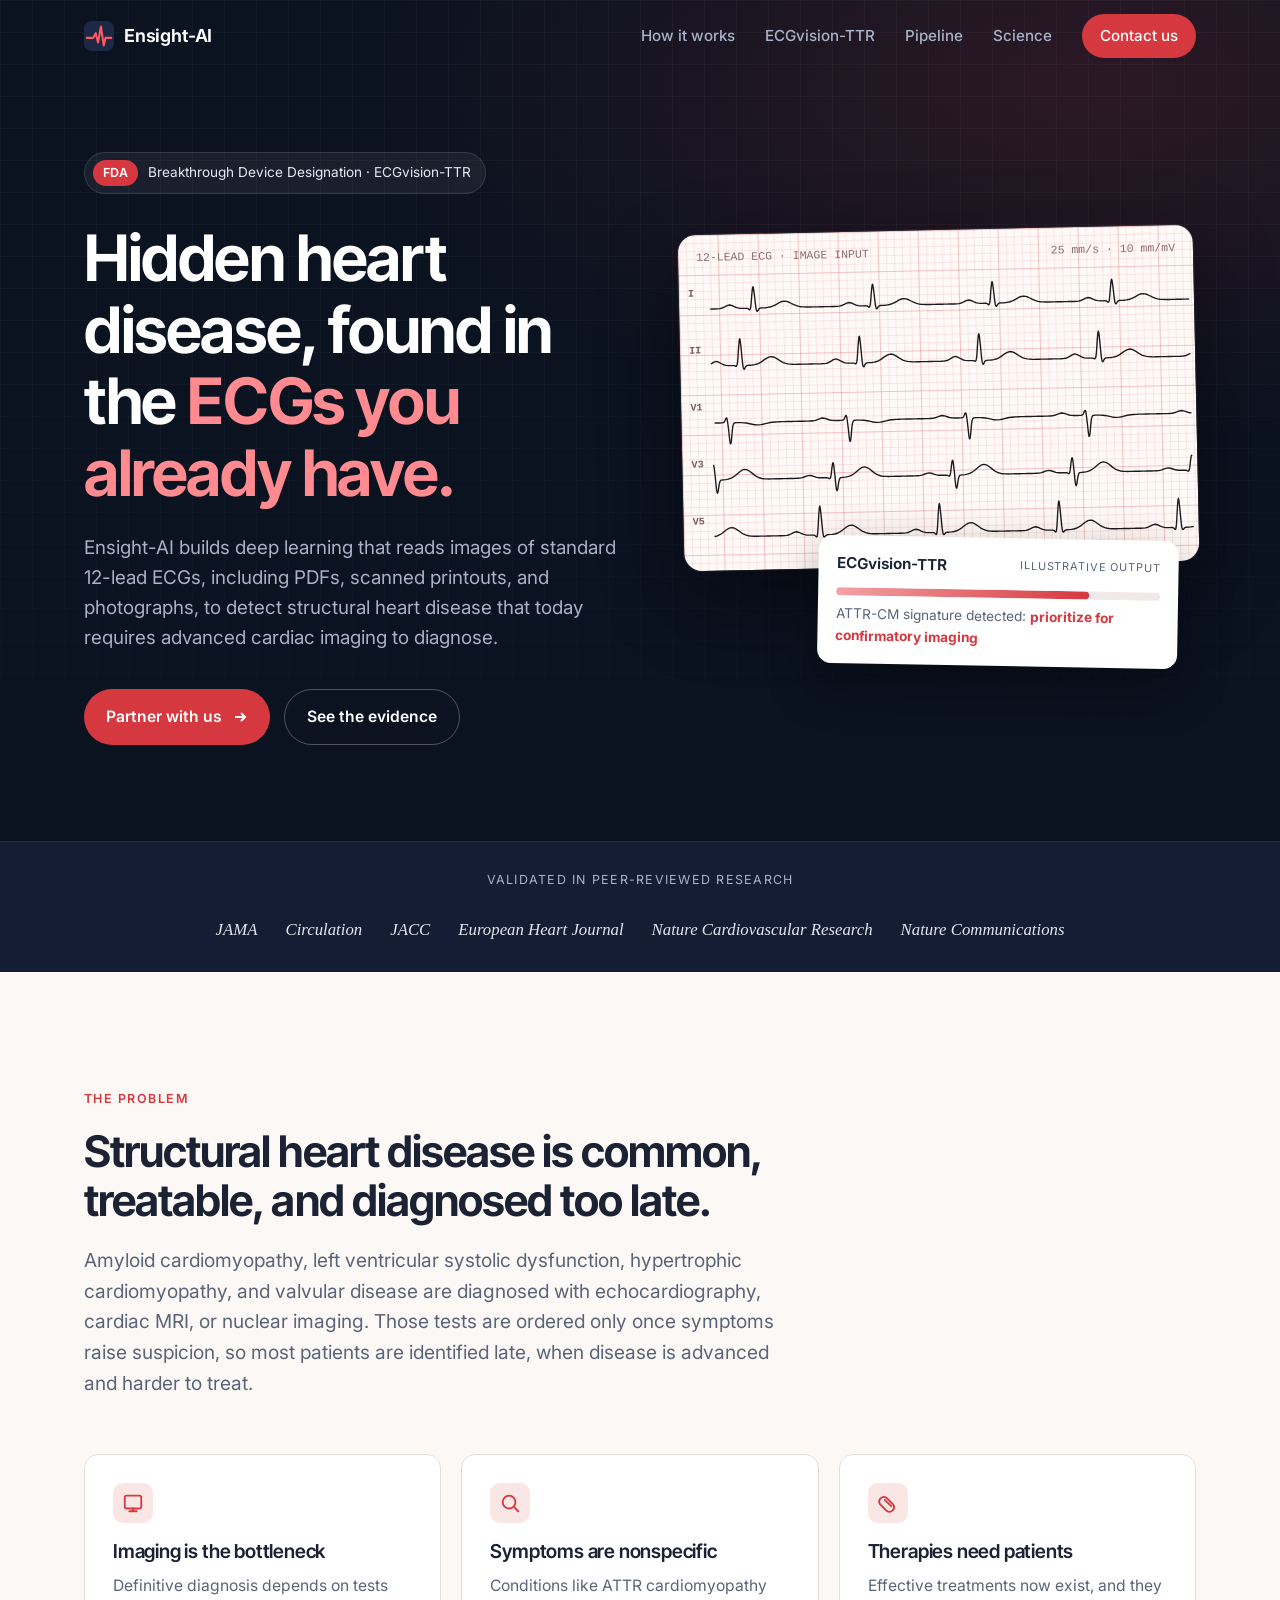
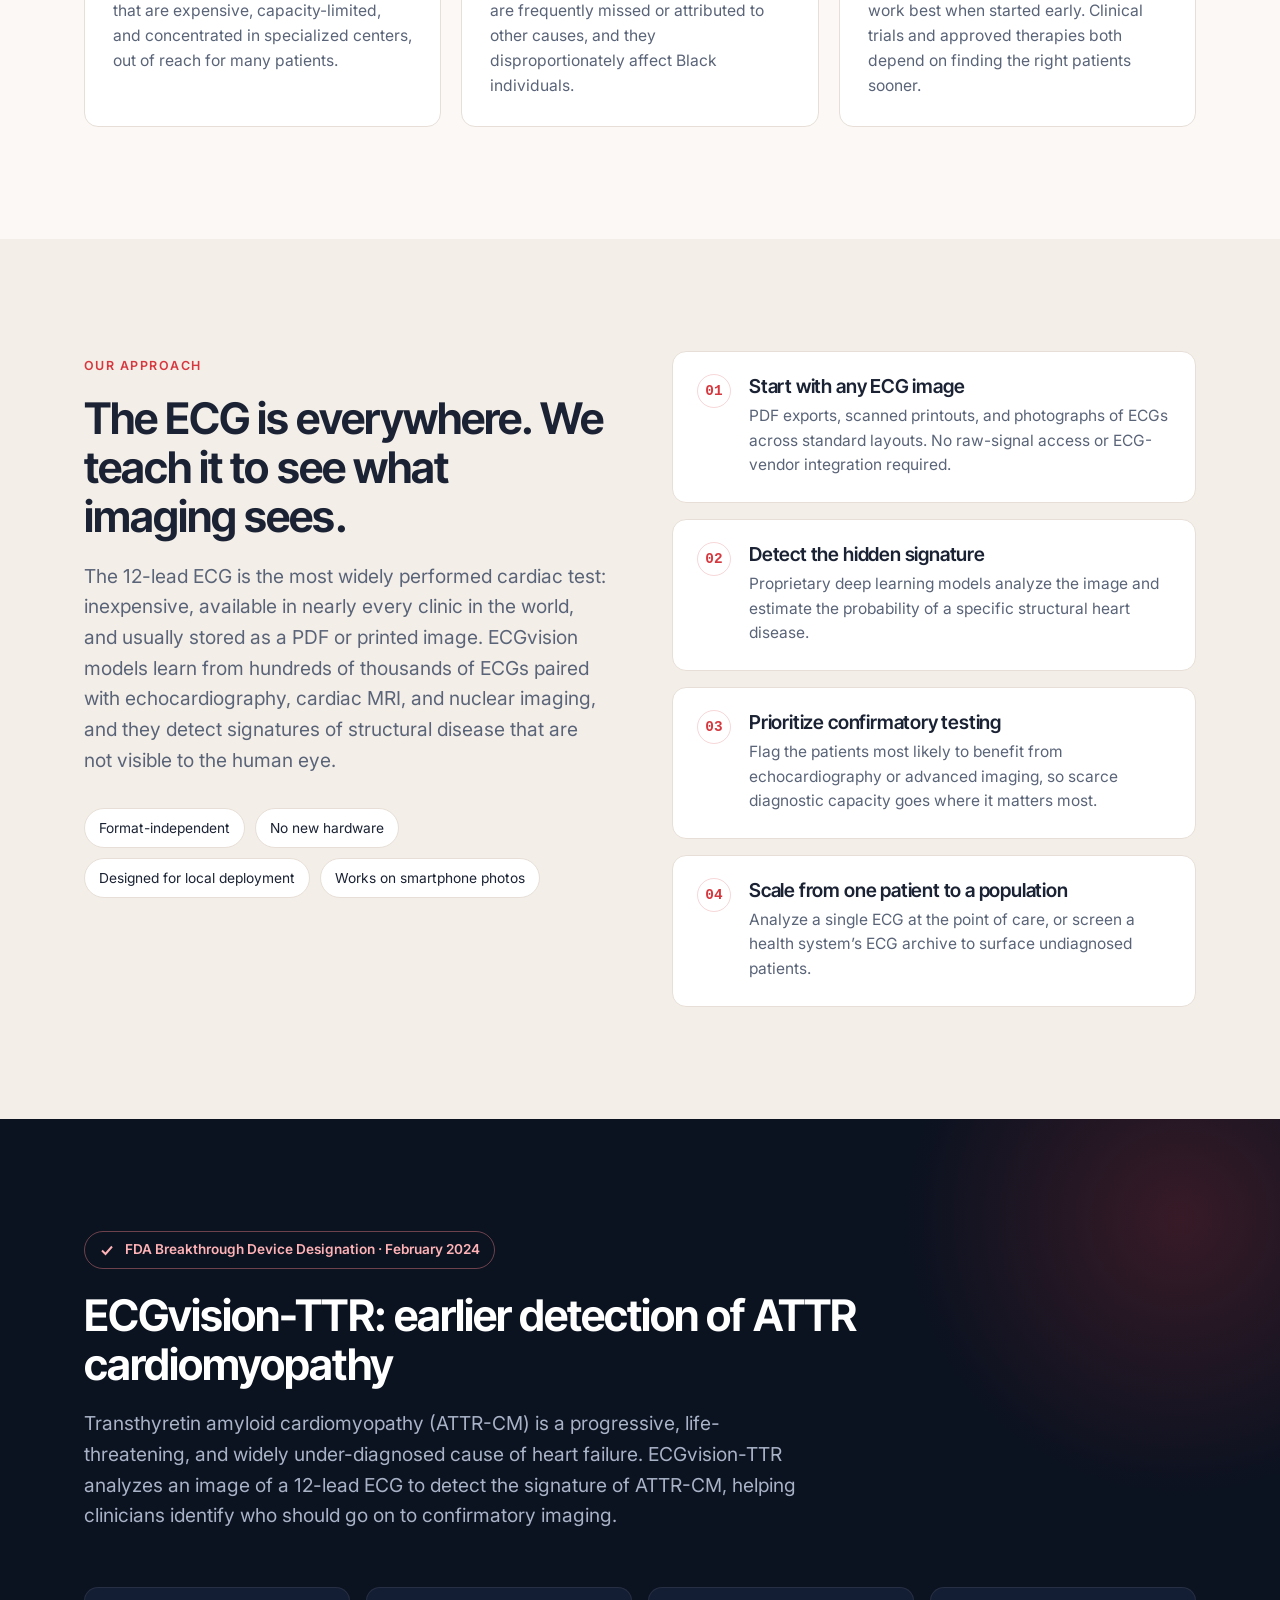
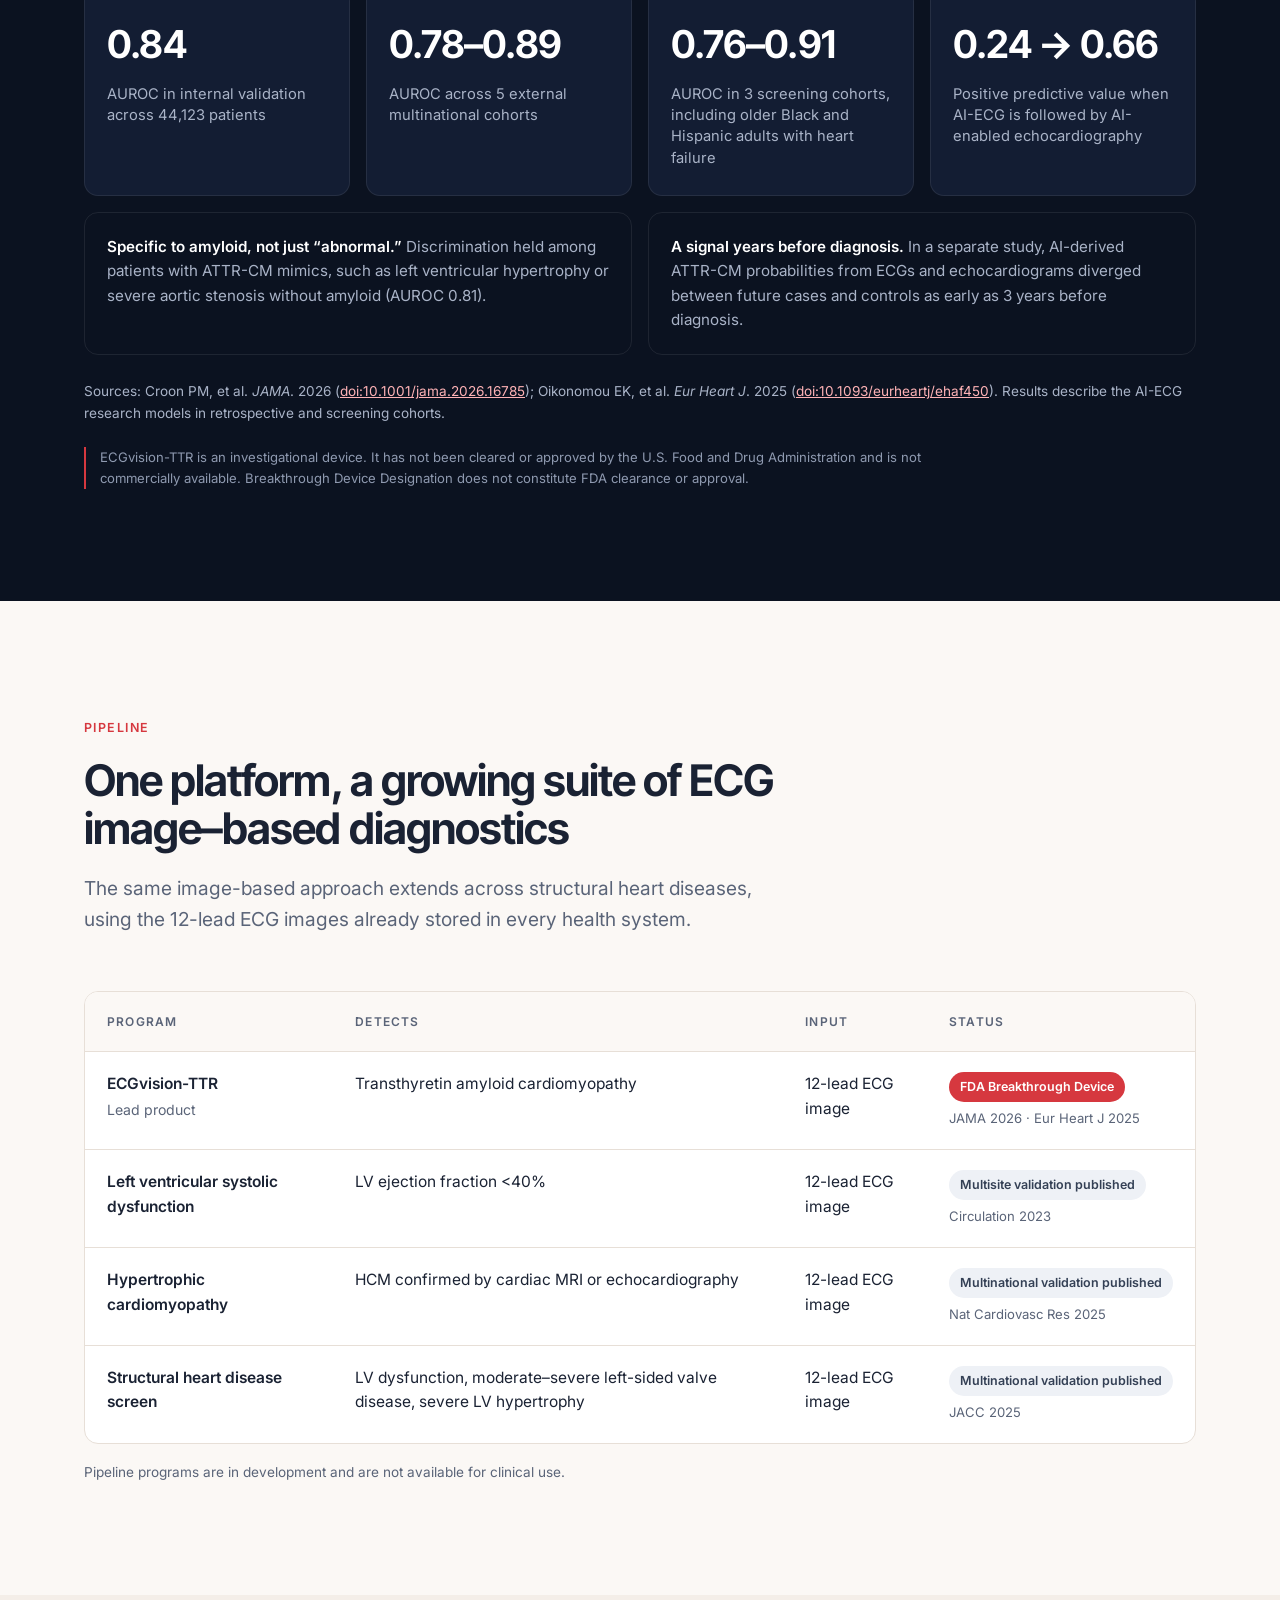
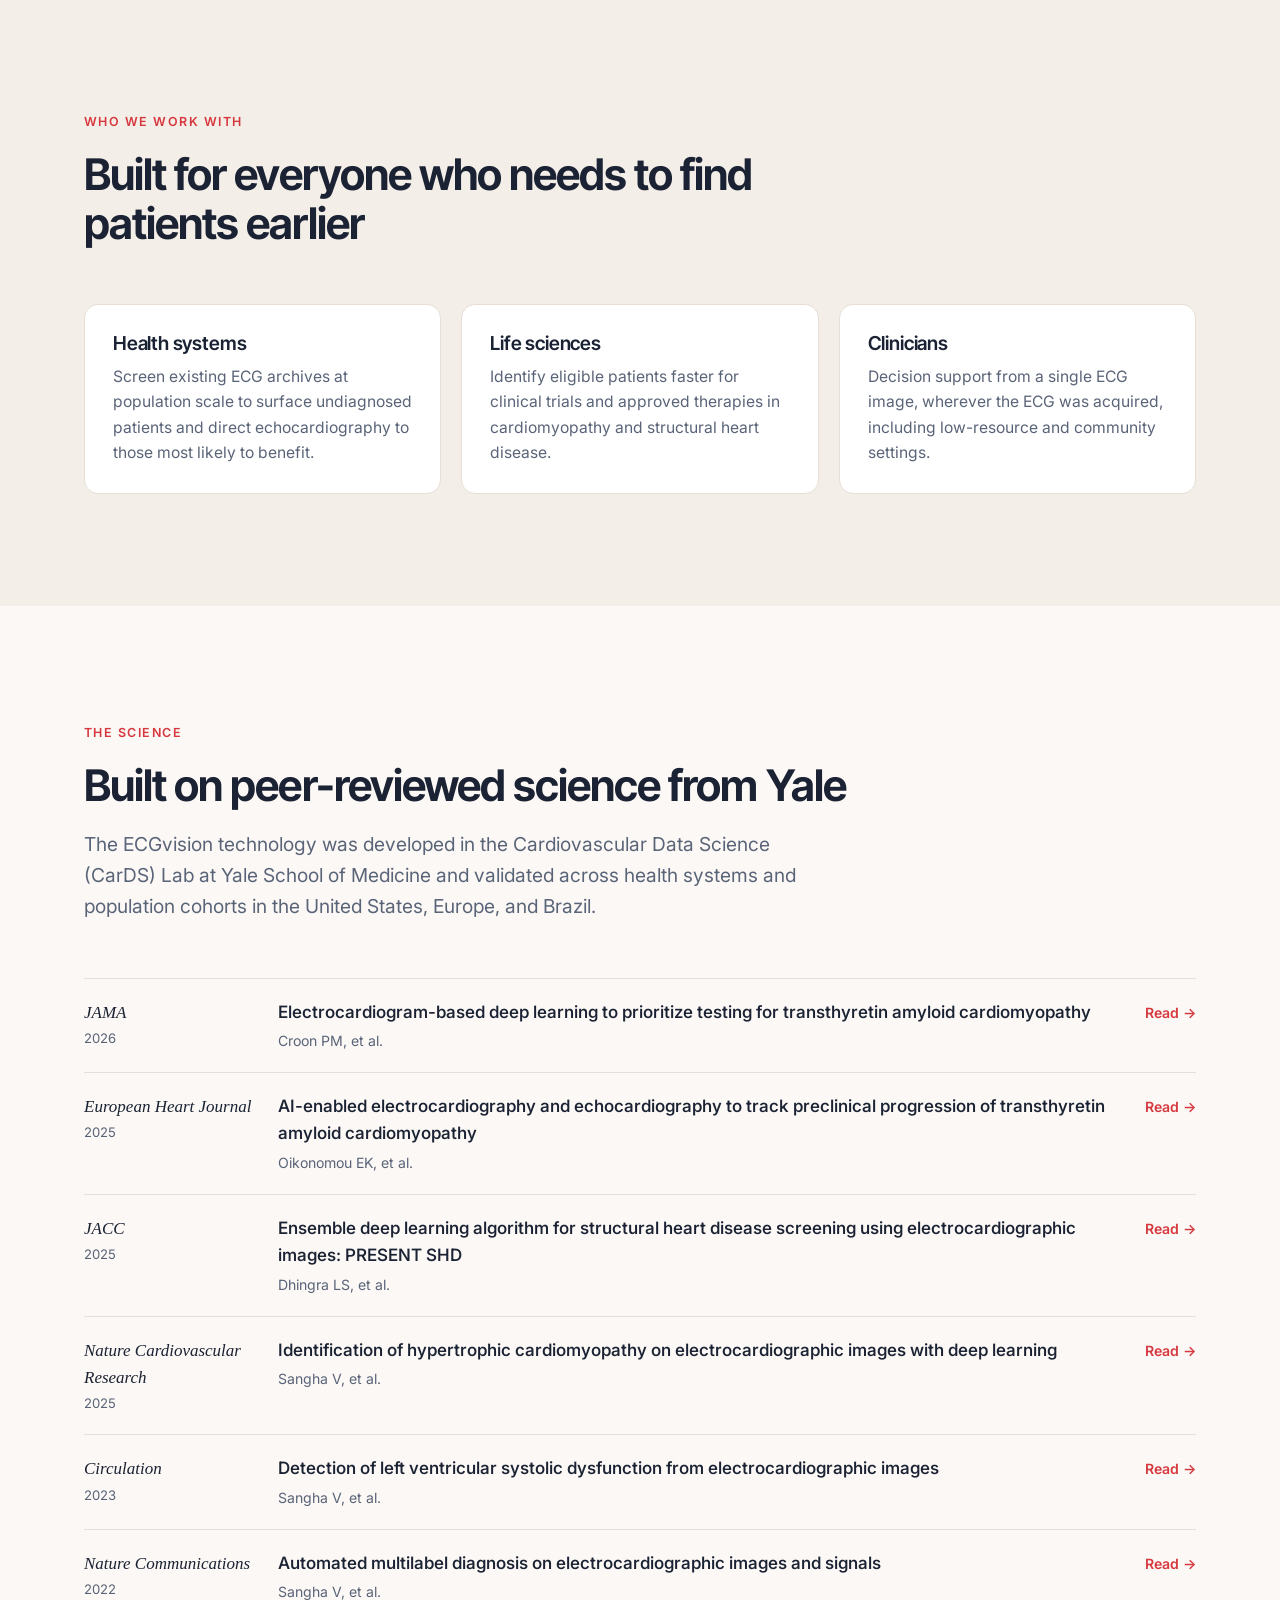
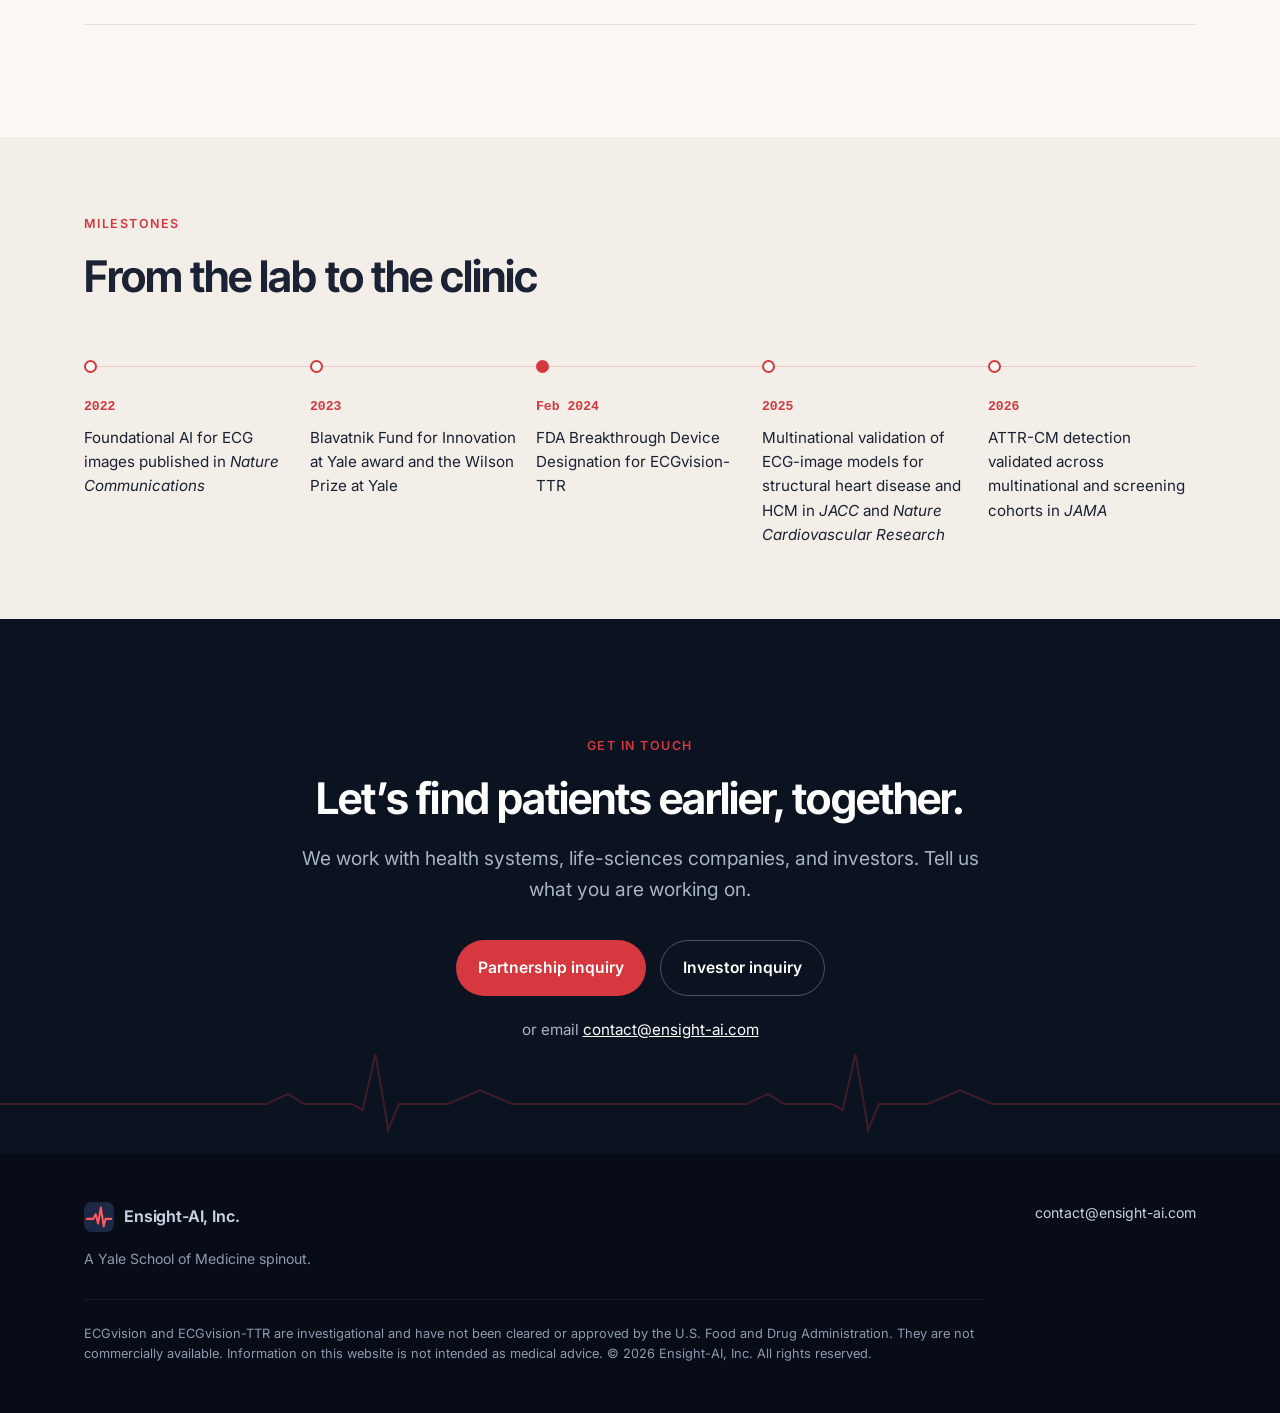
==== commit 3125ac5c: "Focus science content on ECG-image papers only Remove the NEJM AI TARGET-AI paper, the heart failure" ====
--- a/index.html
+++ b/index.html
@@ -106,7 +106,7 @@
     <div class="wrap journals__inner">
       <span class="journals__label">Validated in peer-reviewed research</span>
       <ul class="journals__list">
-        <li>JAMA</li><li>NEJM AI</li><li>Circulation</li><li>JACC</li><li>European Heart Journal</li><li>Nature Cardiovascular Research</li><li>Nature Communications</li>
+        <li>JAMA</li><li>Circulation</li><li>JACC</li><li>European Heart Journal</li><li>Nature Cardiovascular Research</li><li>Nature Communications</li>
       </ul>
     </div>
   </section>
@@ -150,7 +150,7 @@
           <span class="pill">Format-independent</span>
           <span class="pill">No new hardware</span>
           <span class="pill">Designed for local deployment</span>
-          <span class="pill">12-lead and single-lead ECGs</span>
+          <span class="pill">Works on smartphone photos</span>
         </div>
       </div>
       <ol class="steps">
@@ -203,8 +203,8 @@
     <div class="wrap">
       <div class="section-head reveal">
         <span class="kicker">Pipeline</span>
-        <h2>One platform, a growing suite of ECG-based diagnostics</h2>
-        <p class="lede">The same image-based approach extends across structural heart diseases, and to the single-lead ECGs recorded by portable and wearable devices.</p>
+        <h2>One platform, a growing suite of ECG image&ndash;based diagnostics</h2>
+        <p class="lede">The same image-based approach extends across structural heart diseases, using the 12-lead ECG images already stored in every health system.</p>
       </div>
       <div class="reveal">
         <table class="pipeline">
@@ -219,8 +219,8 @@
             <tr>
               <td data-label="Program">Left ventricular systolic dysfunction</td>
               <td data-label="Detects">LV ejection fraction &lt;40%</td>
-              <td data-label="Input">12-lead ECG image; single-lead ECG</td>
-              <td data-label="Status"><span class="chip chip--val">Multisite validation published</span><span class="ref">Circulation 2023 &middot; npj Digit Med 2023</span></td>
+              <td data-label="Input">12-lead ECG image</td>
+              <td data-label="Status"><span class="chip chip--val">Multisite validation published</span><span class="ref">Circulation 2023</span></td>
             </tr>
             <tr>
               <td data-label="Program">Hypertrophic cardiomyopathy</td>
@@ -234,12 +234,6 @@
               <td data-label="Input">12-lead ECG image</td>
               <td data-label="Status"><span class="chip chip--val">Multinational validation published</span><span class="ref">JACC 2025</span></td>
             </tr>
-            <tr>
-              <td data-label="Program">Wearable &amp; portable screening</td>
-              <td data-label="Detects">Structural heart disease and future heart failure risk</td>
-              <td data-label="Input">Single-lead (lead I) ECG</td>
-              <td data-label="Status"><span class="chip chip--val">Multinational validation published</span><span class="ref">Eur Heart J Digit Health 2025 &middot; JAMA Cardiol 2025</span></td>
-            </tr>
           </tbody>
         </table>
         <p class="footnote">Pipeline programs are in development and are not available for clinical use.</p>
@@ -254,7 +248,7 @@
         <span class="kicker">Who we work with</span>
         <h2>Built for everyone who needs to find patients earlier</h2>
       </div>
-      <div class="cards-4">
+      <div class="cards-3">
         <article class="card reveal">
           <h3>Health systems</h3>
           <p>Screen existing ECG archives at population scale to surface undiagnosed patients and direct echocardiography to those most likely to benefit.</p>
@@ -266,10 +260,6 @@
         <article class="card reveal">
           <h3>Clinicians</h3>
           <p>Decision support from a single ECG image, wherever the ECG was acquired, including low-resource and community settings.</p>
-        </article>
-        <article class="card reveal">
-          <h3>Device partners</h3>
-          <p>Noise-resilient single-lead models adapted to the ECGs captured by portable and wearable devices.</p>
         </article>
       </div>
     </div>
@@ -285,15 +275,10 @@
       </div>
       <ul class="pubs reveal">
         <li class="pub"><span class="pub__journal">JAMA<span class="pub__year">2026</span></span><span class="pub__title">Electrocardiogram-based deep learning to prioritize testing for transthyretin amyloid cardiomyopathy<span class="pub__authors">Croon PM, et al.</span></span><a class="pub__link" href="https://doi.org/10.1001/jama.2026.16785" target="_blank" rel="noopener">Read &rarr;</a></li>
-        <li class="pub"><span class="pub__journal">NEJM AI<span class="pub__year">2026</span></span><span class="pub__title">TARGET-AI: a foundational approach for the targeted deployment of AI electrocardiography in the electronic health record<span class="pub__authors">Oikonomou EK, et al.</span></span><a class="pub__link" href="https://doi.org/10.1056/AIoa2500588" target="_blank" rel="noopener">Read &rarr;</a></li>
         <li class="pub"><span class="pub__journal">European Heart Journal<span class="pub__year">2025</span></span><span class="pub__title">AI-enabled electrocardiography and echocardiography to track preclinical progression of transthyretin amyloid cardiomyopathy<span class="pub__authors">Oikonomou EK, et al.</span></span><a class="pub__link" href="https://doi.org/10.1093/eurheartj/ehaf450" target="_blank" rel="noopener">Read &rarr;</a></li>
         <li class="pub"><span class="pub__journal">JACC<span class="pub__year">2025</span></span><span class="pub__title">Ensemble deep learning algorithm for structural heart disease screening using electrocardiographic images: PRESENT SHD<span class="pub__authors">Dhingra LS, et al.</span></span><a class="pub__link" href="https://doi.org/10.1016/j.jacc.2025.01.030" target="_blank" rel="noopener">Read &rarr;</a></li>
         <li class="pub"><span class="pub__journal">Nature Cardiovascular Research<span class="pub__year">2025</span></span><span class="pub__title">Identification of hypertrophic cardiomyopathy on electrocardiographic images with deep learning<span class="pub__authors">Sangha V, et al.</span></span><a class="pub__link" href="https://doi.org/10.1038/s44161-025-00685-3" target="_blank" rel="noopener">Read &rarr;</a></li>
-        <li class="pub"><span class="pub__journal">European Heart Journal<span class="pub__year">2025</span></span><span class="pub__title">Heart failure risk stratification using artificial intelligence applied to electrocardiogram images: a multinational study<span class="pub__authors">Dhingra LS, et al.</span></span><a class="pub__link" href="https://doi.org/10.1093/eurheartj/ehae914" target="_blank" rel="noopener">Read &rarr;</a></li>
-        <li class="pub"><span class="pub__journal">JAMA Cardiology<span class="pub__year">2025</span></span><span class="pub__title">Artificial intelligence&ndash;enabled prediction of heart failure risk from single-lead electrocardiograms<span class="pub__authors">Dhingra LS, et al.</span></span><a class="pub__link" href="https://doi.org/10.1001/jamacardio.2025.0492" target="_blank" rel="noopener">Read &rarr;</a></li>
-        <li class="pub"><span class="pub__journal">Eur Heart J Digital Health<span class="pub__year">2025</span></span><span class="pub__title">Development and multinational validation of an ensemble deep learning algorithm for detecting and predicting structural heart disease using noisy single-lead electrocardiograms<span class="pub__authors">Aminorroaya A, et al.</span></span><a class="pub__link" href="https://doi.org/10.1093/ehjdh/ztaf034" target="_blank" rel="noopener">Read &rarr;</a></li>
         <li class="pub"><span class="pub__journal">Circulation<span class="pub__year">2023</span></span><span class="pub__title">Detection of left ventricular systolic dysfunction from electrocardiographic images<span class="pub__authors">Sangha V, et al.</span></span><a class="pub__link" href="https://doi.org/10.1161/CIRCULATIONAHA.122.062646" target="_blank" rel="noopener">Read &rarr;</a></li>
-        <li class="pub"><span class="pub__journal">npj Digital Medicine<span class="pub__year">2023</span></span><span class="pub__title">Detection of left ventricular systolic dysfunction from single-lead electrocardiography adapted for portable and wearable devices<span class="pub__authors">Khunte A, et al.</span></span><a class="pub__link" href="https://doi.org/10.1038/s41746-023-00869-w" target="_blank" rel="noopener">Read &rarr;</a></li>
         <li class="pub"><span class="pub__journal">Nature Communications<span class="pub__year">2022</span></span><span class="pub__title">Automated multilabel diagnosis on electrocardiographic images and signals<span class="pub__authors">Sangha V, et al.</span></span><a class="pub__link" href="https://doi.org/10.1038/s41467-022-29153-3" target="_blank" rel="noopener">Read &rarr;</a></li>
       </ul>
     </div>
@@ -310,7 +295,7 @@
         <li class="milestone reveal"><span class="milestone__date">2022</span><p>Foundational AI for ECG images published in <em>Nature Communications</em></p></li>
         <li class="milestone reveal"><span class="milestone__date">2023</span><p>Blavatnik Fund for Innovation at Yale award and the Wilson Prize at Yale</p></li>
         <li class="milestone milestone--key reveal"><span class="milestone__date">Feb 2024</span><p>FDA Breakthrough Device Designation for ECGvision-TTR</p></li>
-        <li class="milestone reveal"><span class="milestone__date">2025</span><p>Multinational validation for structural heart disease, HCM, and heart failure risk in <em>JACC</em>, <em>Nature Cardiovascular Research</em>, and <em>European Heart Journal</em></p></li>
+        <li class="milestone reveal"><span class="milestone__date">2025</span><p>Multinational validation of ECG-image models for structural heart disease and HCM in <em>JACC</em> and <em>Nature Cardiovascular Research</em></p></li>
         <li class="milestone reveal"><span class="milestone__date">2026</span><p>ATTR-CM detection validated across multinational and screening cohorts in <em>JAMA</em></p></li>
       </ol>
     </div>
@@ -321,7 +306,7 @@
     <div class="wrap reveal" style="position:relative;z-index:1">
       <span class="kicker">Get in touch</span>
       <h2>Let&rsquo;s find patients earlier, together.</h2>
-      <p class="lede">We work with health systems, life-sciences companies, device makers, and investors. Tell us what you are working on.</p>
+      <p class="lede">We work with health systems, life-sciences companies, and investors. Tell us what you are working on.</p>
       <div class="contact__ctas">
         <a class="btn btn--primary" href="mailto:contact@ensight-ai.com?subject=Partnership%20inquiry">Partnership inquiry</a>
         <a class="btn btn--ghost" href="mailto:contact@ensight-ai.com?subject=Investor%20inquiry">Investor inquiry</a>
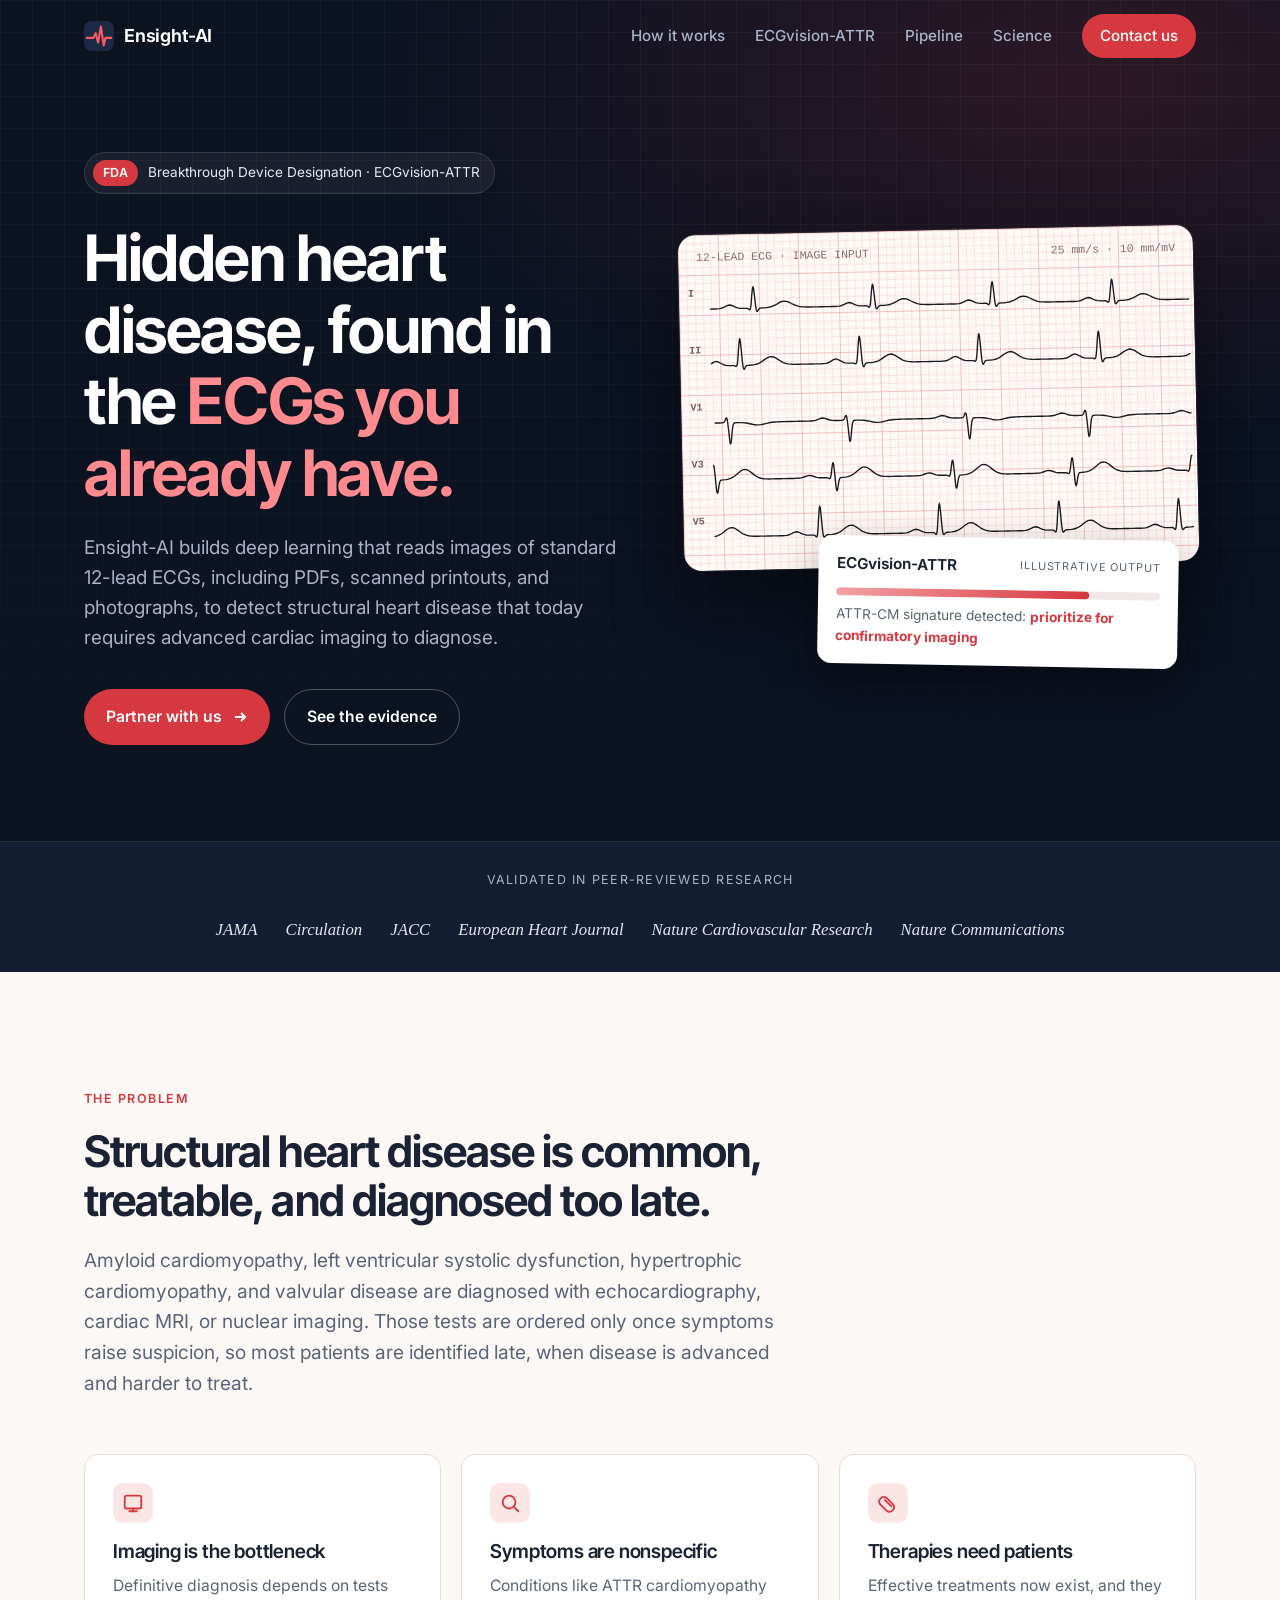
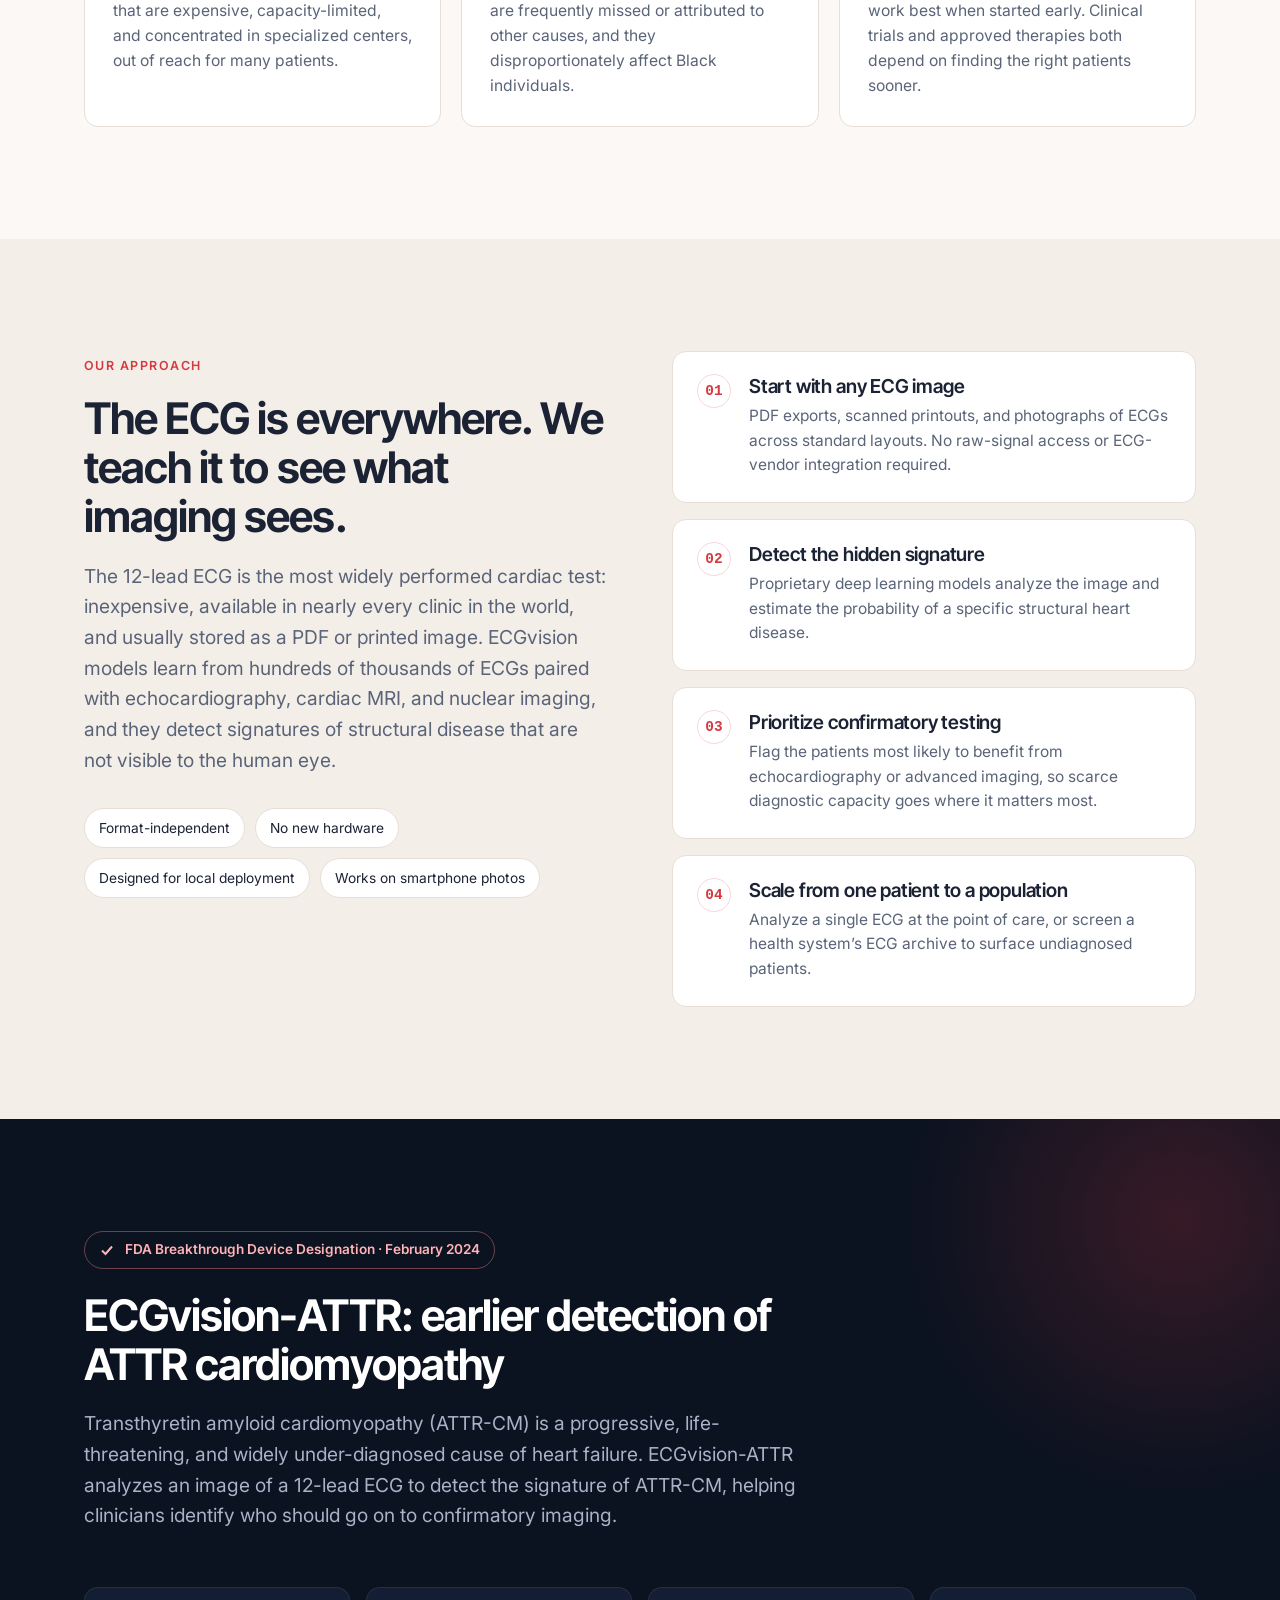
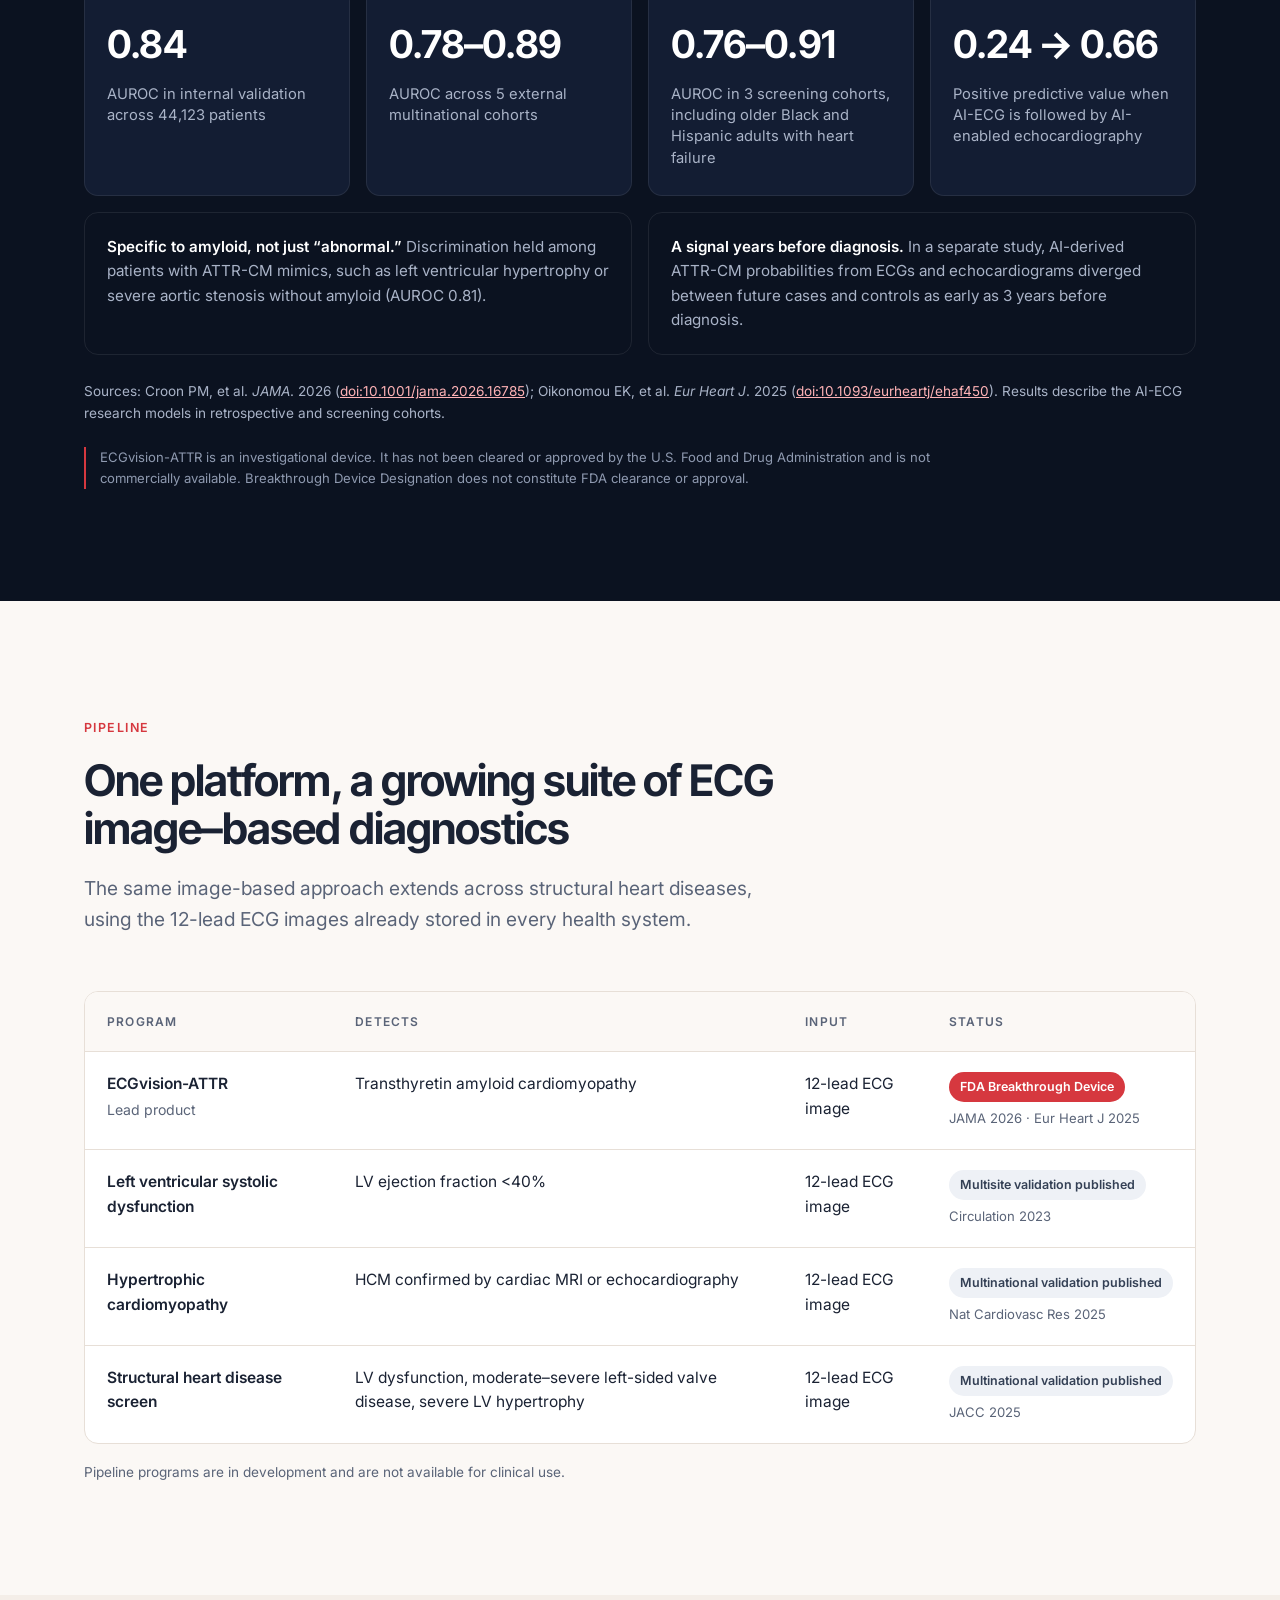
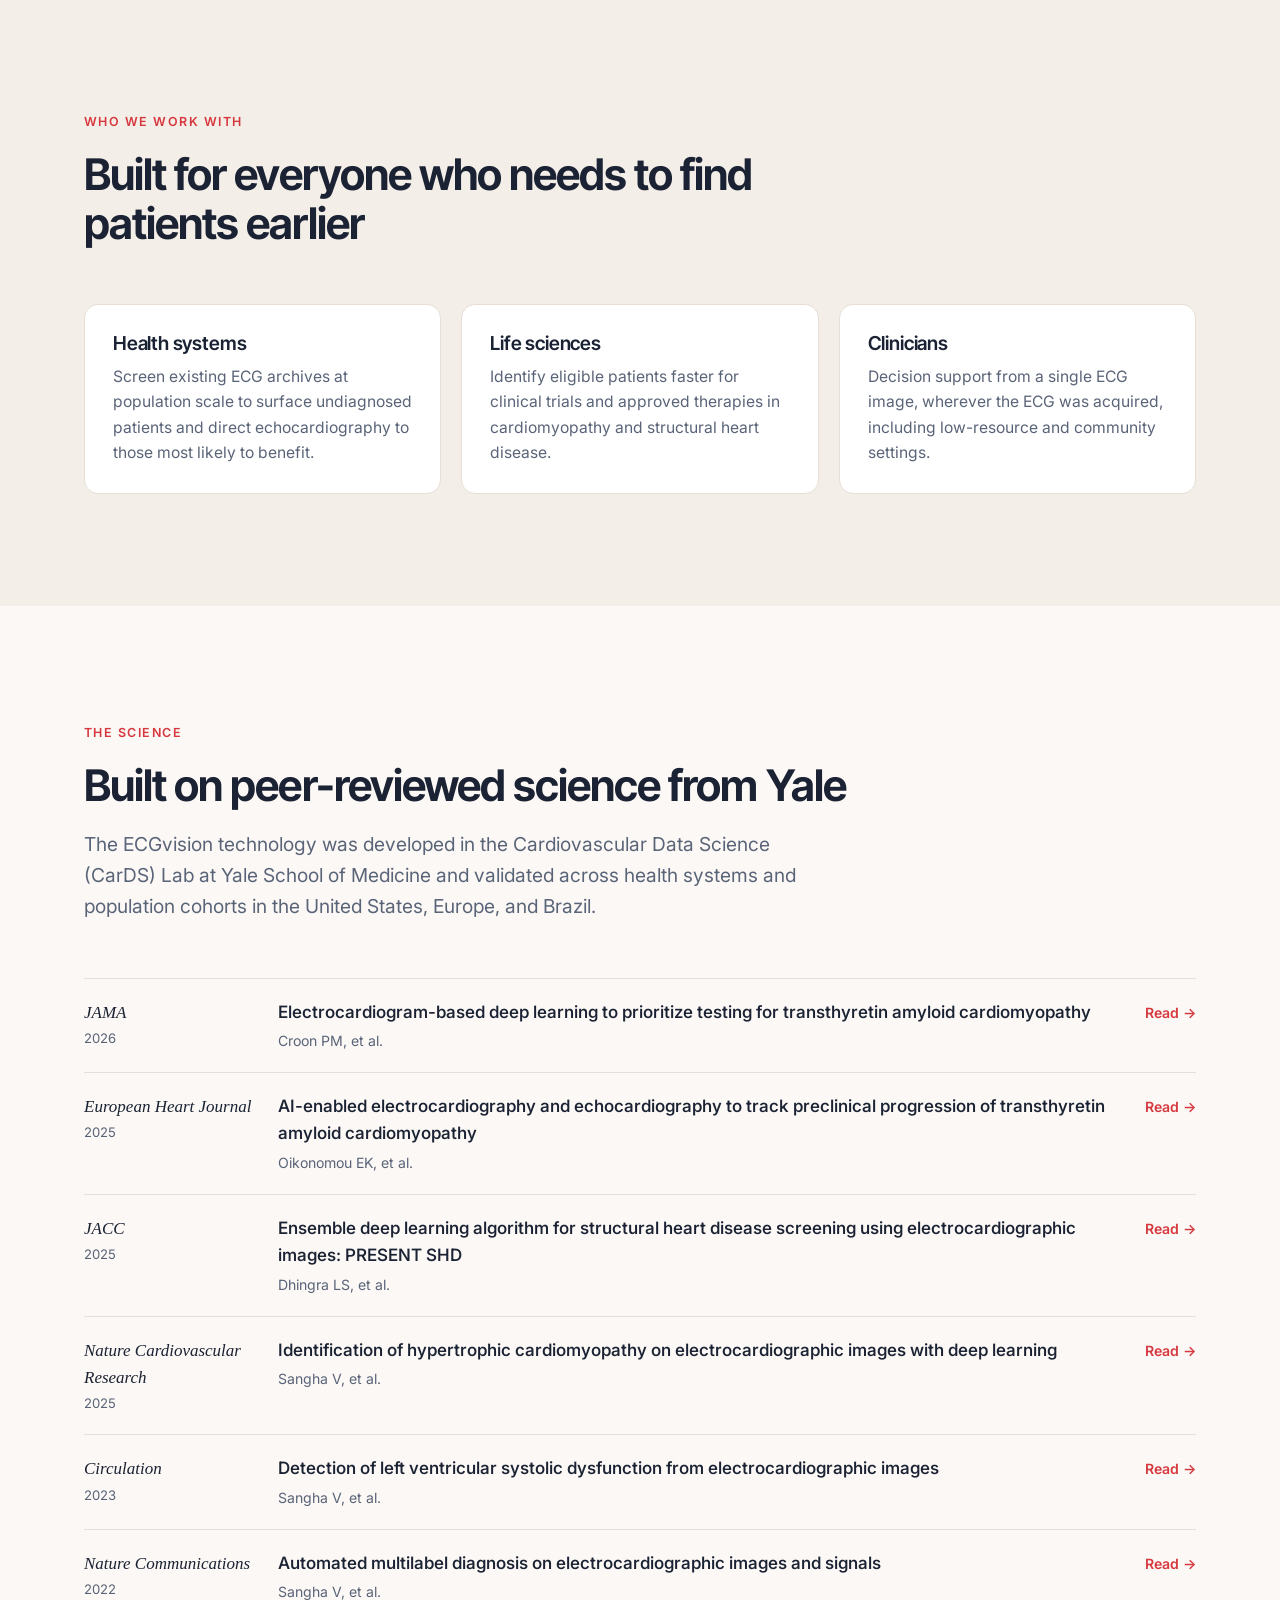
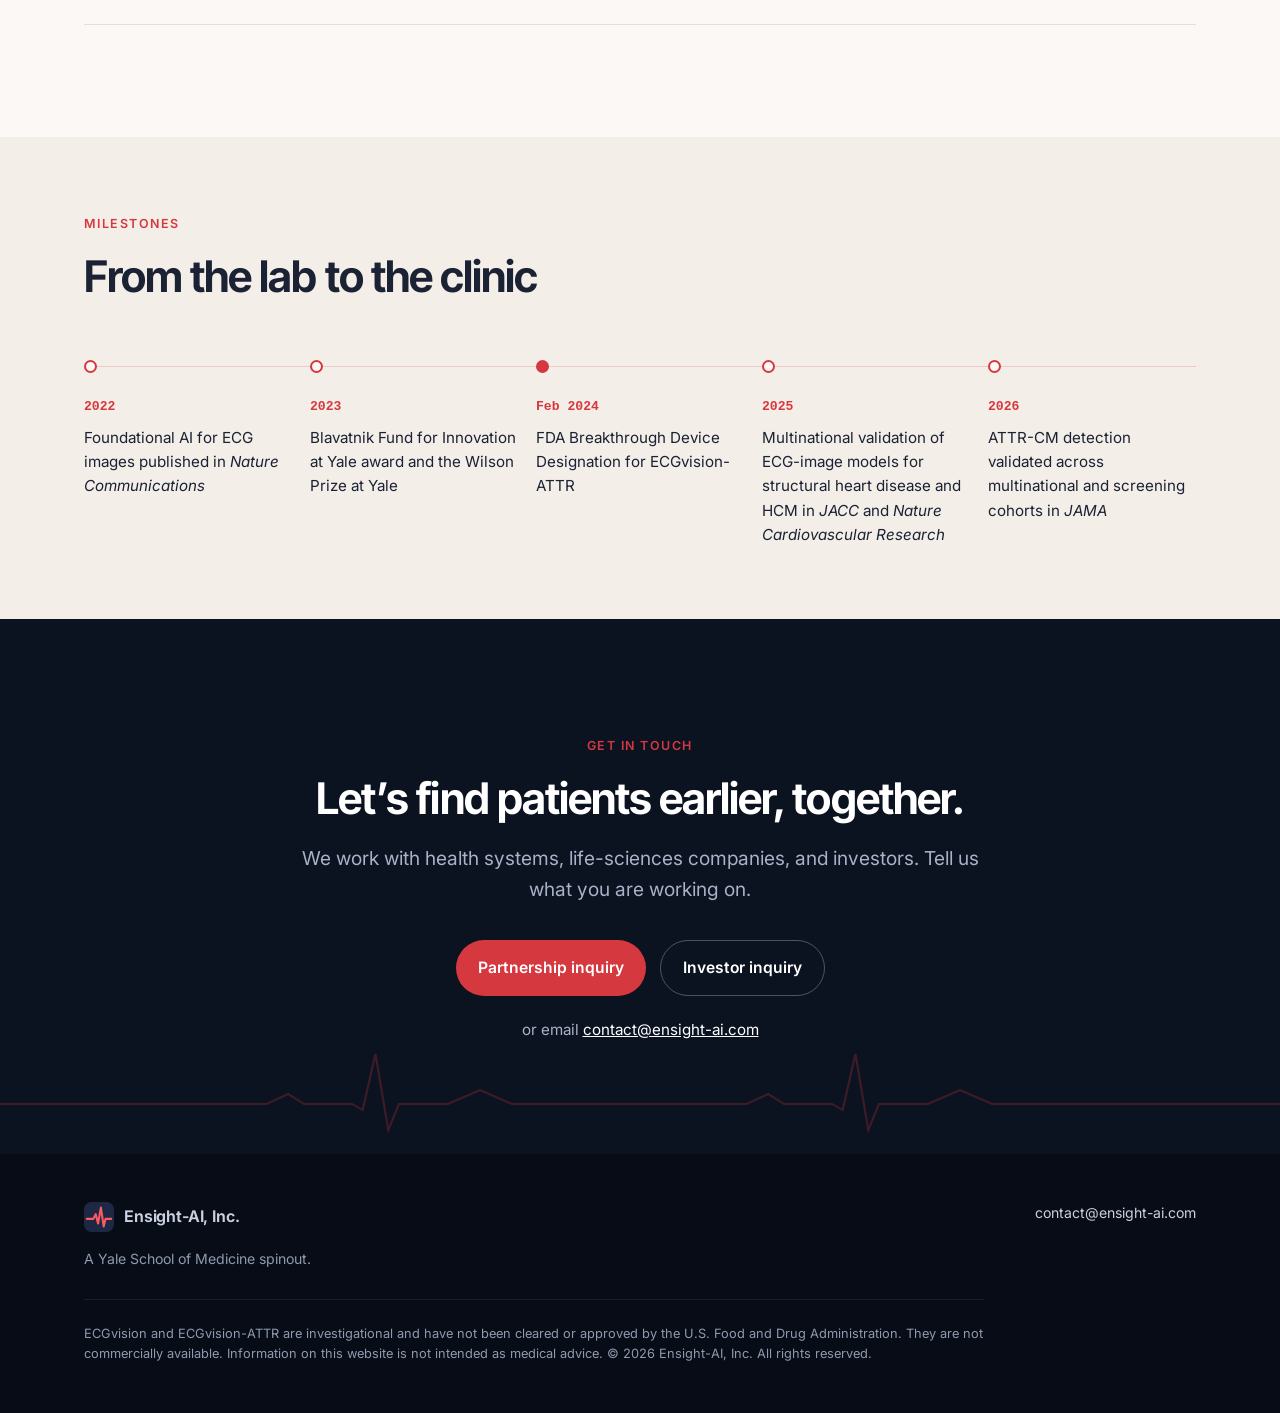
==== commit eeffaf58: "Use ECGvision-ATTR as the product name Match the product name used on the current ensight-ai.com sit" ====
--- a/index.html
+++ b/index.html
@@ -4,14 +4,14 @@
   <meta charset="utf-8">
   <meta name="viewport" content="width=device-width, initial-scale=1">
   <title>Ensight-AI | AI that finds hidden heart disease in ECG images</title>
-  <meta name="description" content="Ensight-AI is a Yale spinout building deep learning that detects structural heart disease from images of standard ECGs. Our lead product, ECGvision-TTR, received FDA Breakthrough Device Designation for early detection of ATTR cardiomyopathy.">
+  <meta name="description" content="Ensight-AI is a Yale spinout building deep learning that detects structural heart disease from images of standard ECGs. Our lead product, ECGvision-ATTR, received FDA Breakthrough Device Designation for early detection of ATTR cardiomyopathy.">
   <link rel="canonical" href="https://www.ensight-ai.com/">
   <meta name="theme-color" content="#0b1220">
 
   <meta property="og:type" content="website">
   <meta property="og:site_name" content="Ensight-AI">
   <meta property="og:title" content="Ensight-AI | AI that finds hidden heart disease in ECG images">
-  <meta property="og:description" content="Deep learning that detects structural heart disease from standard ECG images. ECGvision-TTR: FDA Breakthrough Device Designation for early detection of ATTR cardiomyopathy.">
+  <meta property="og:description" content="Deep learning that detects structural heart disease from standard ECG images. ECGvision-ATTR: FDA Breakthrough Device Designation for early detection of ATTR cardiomyopathy.">
   <meta property="og:url" content="https://www.ensight-ai.com/">
   <meta property="og:image" content="https://www.ensight-ai.com/assets/og-image.png">
   <meta property="og:image:width" content="1200">
@@ -56,7 +56,7 @@
     </button>
     <nav class="nav" id="nav" aria-label="Primary">
       <a href="#how">How it works</a>
-      <a href="#product">ECGvision-TTR</a>
+      <a href="#product">ECGvision-ATTR</a>
       <a href="#pipeline">Pipeline</a>
       <a href="#science">Science</a>
       <a class="btn btn--primary" href="#contact">Contact us</a>
@@ -70,7 +70,7 @@
   <section class="hero">
     <div class="wrap hero__grid">
       <div>
-        <div class="badge"><span class="badge__dot">FDA</span> Breakthrough Device Designation &middot; ECGvision-TTR</div>
+        <div class="badge"><span class="badge__dot">FDA</span> Breakthrough Device Designation &middot; ECGvision-ATTR</div>
         <h1>Hidden heart disease, found in the <em>ECGs you already have.</em></h1>
         <p class="lede">Ensight-AI builds deep learning that reads images of standard 12-lead ECGs, including PDFs, scanned printouts, and photographs, to detect structural heart disease that today requires advanced cardiac imaging to diagnose.</p>
         <div class="hero__ctas">
@@ -93,7 +93,7 @@
           <div class="scan"></div>
         </div>
         <div class="result">
-          <div class="result__row"><span class="result__name">ECGvision-TTR</span><span class="result__tag">Illustrative output</span></div>
+          <div class="result__row"><span class="result__name">ECGvision-ATTR</span><span class="result__tag">Illustrative output</span></div>
           <div class="result__bar"><span></span></div>
           <p class="result__text">ATTR-CM signature detected: <strong>prioritize for confirmatory imaging</strong></p>
         </div>
@@ -179,8 +179,8 @@
     <div class="wrap">
       <div class="section-head reveal" style="position:relative;z-index:1">
         <span class="fda"><svg viewBox="0 0 16 16" fill="none" stroke="currentColor" stroke-width="2"><path d="M3 8.5 6.5 12 13 4.5"/></svg> FDA Breakthrough Device Designation &middot; February 2024</span>
-        <h2>ECGvision-TTR: earlier detection of ATTR cardiomyopathy</h2>
-        <p class="lede">Transthyretin amyloid cardiomyopathy (ATTR-CM) is a progressive, life-threatening, and widely under-diagnosed cause of heart failure. ECGvision-TTR analyzes an image of a 12-lead ECG to detect the signature of ATTR-CM, helping clinicians identify who should go on to confirmatory imaging.</p>
+        <h2>ECGvision-ATTR: earlier detection of ATTR cardiomyopathy</h2>
+        <p class="lede">Transthyretin amyloid cardiomyopathy (ATTR-CM) is a progressive, life-threatening, and widely under-diagnosed cause of heart failure. ECGvision-ATTR analyzes an image of a 12-lead ECG to detect the signature of ATTR-CM, helping clinicians identify who should go on to confirmatory imaging.</p>
       </div>
 
       <div class="stats">
@@ -194,7 +194,7 @@
         <div class="note reveal"><strong>A signal years before diagnosis.</strong> In a separate study, AI-derived ATTR-CM probabilities from ECGs and echocardiograms diverged between future cases and controls as early as 3 years before diagnosis.</div>
       </div>
       <p class="source">Sources: Croon PM, et al. <em>JAMA</em>. 2026 (<a href="https://doi.org/10.1001/jama.2026.16785" target="_blank" rel="noopener">doi:10.1001/jama.2026.16785</a>); Oikonomou EK, et al. <em>Eur Heart J</em>. 2025 (<a href="https://doi.org/10.1093/eurheartj/ehaf450" target="_blank" rel="noopener">doi:10.1093/eurheartj/ehaf450</a>). Results describe the AI-ECG research models in retrospective and screening cohorts.</p>
-      <p class="disclaimer">ECGvision-TTR is an investigational device. It has not been cleared or approved by the U.S. Food and Drug Administration and is not commercially available. Breakthrough Device Designation does not constitute FDA clearance or approval.</p>
+      <p class="disclaimer">ECGvision-ATTR is an investigational device. It has not been cleared or approved by the U.S. Food and Drug Administration and is not commercially available. Breakthrough Device Designation does not constitute FDA clearance or approval.</p>
     </div>
   </section>
 
@@ -211,7 +211,7 @@
           <thead><tr><th>Program</th><th>Detects</th><th>Input</th><th>Status</th></tr></thead>
           <tbody>
             <tr>
-              <td data-label="Program">ECGvision-TTR<span class="sub">Lead product</span></td>
+              <td data-label="Program">ECGvision-ATTR<span class="sub">Lead product</span></td>
               <td data-label="Detects">Transthyretin amyloid cardiomyopathy</td>
               <td data-label="Input">12-lead ECG image</td>
               <td data-label="Status"><span class="chip chip--fda">FDA Breakthrough Device</span><span class="ref">JAMA 2026 &middot; Eur Heart J 2025</span></td>
@@ -294,7 +294,7 @@
       <ol class="timeline">
         <li class="milestone reveal"><span class="milestone__date">2022</span><p>Foundational AI for ECG images published in <em>Nature Communications</em></p></li>
         <li class="milestone reveal"><span class="milestone__date">2023</span><p>Blavatnik Fund for Innovation at Yale award and the Wilson Prize at Yale</p></li>
-        <li class="milestone milestone--key reveal"><span class="milestone__date">Feb 2024</span><p>FDA Breakthrough Device Designation for ECGvision-TTR</p></li>
+        <li class="milestone milestone--key reveal"><span class="milestone__date">Feb 2024</span><p>FDA Breakthrough Device Designation for ECGvision-ATTR</p></li>
         <li class="milestone reveal"><span class="milestone__date">2025</span><p>Multinational validation of ECG-image models for structural heart disease and HCM in <em>JACC</em> and <em>Nature Cardiovascular Research</em></p></li>
         <li class="milestone reveal"><span class="milestone__date">2026</span><p>ATTR-CM detection validated across multinational and screening cohorts in <em>JAMA</em></p></li>
       </ol>
@@ -332,7 +332,7 @@
         <a href="mailto:contact@ensight-ai.com">contact@ensight-ai.com</a>
       </div>
     </div>
-    <p class="footer__legal">ECGvision and ECGvision-TTR are investigational and have not been cleared or approved by the U.S. Food and Drug Administration. They are not commercially available. Information on this website is not intended as medical advice. &copy; <span id="year">2026</span> Ensight-AI, Inc. All rights reserved.</p>
+    <p class="footer__legal">ECGvision and ECGvision-ATTR are investigational and have not been cleared or approved by the U.S. Food and Drug Administration. They are not commercially available. Information on this website is not intended as medical advice. &copy; <span id="year">2026</span> Ensight-AI, Inc. All rights reserved.</p>
   </div>
 </footer>
 
